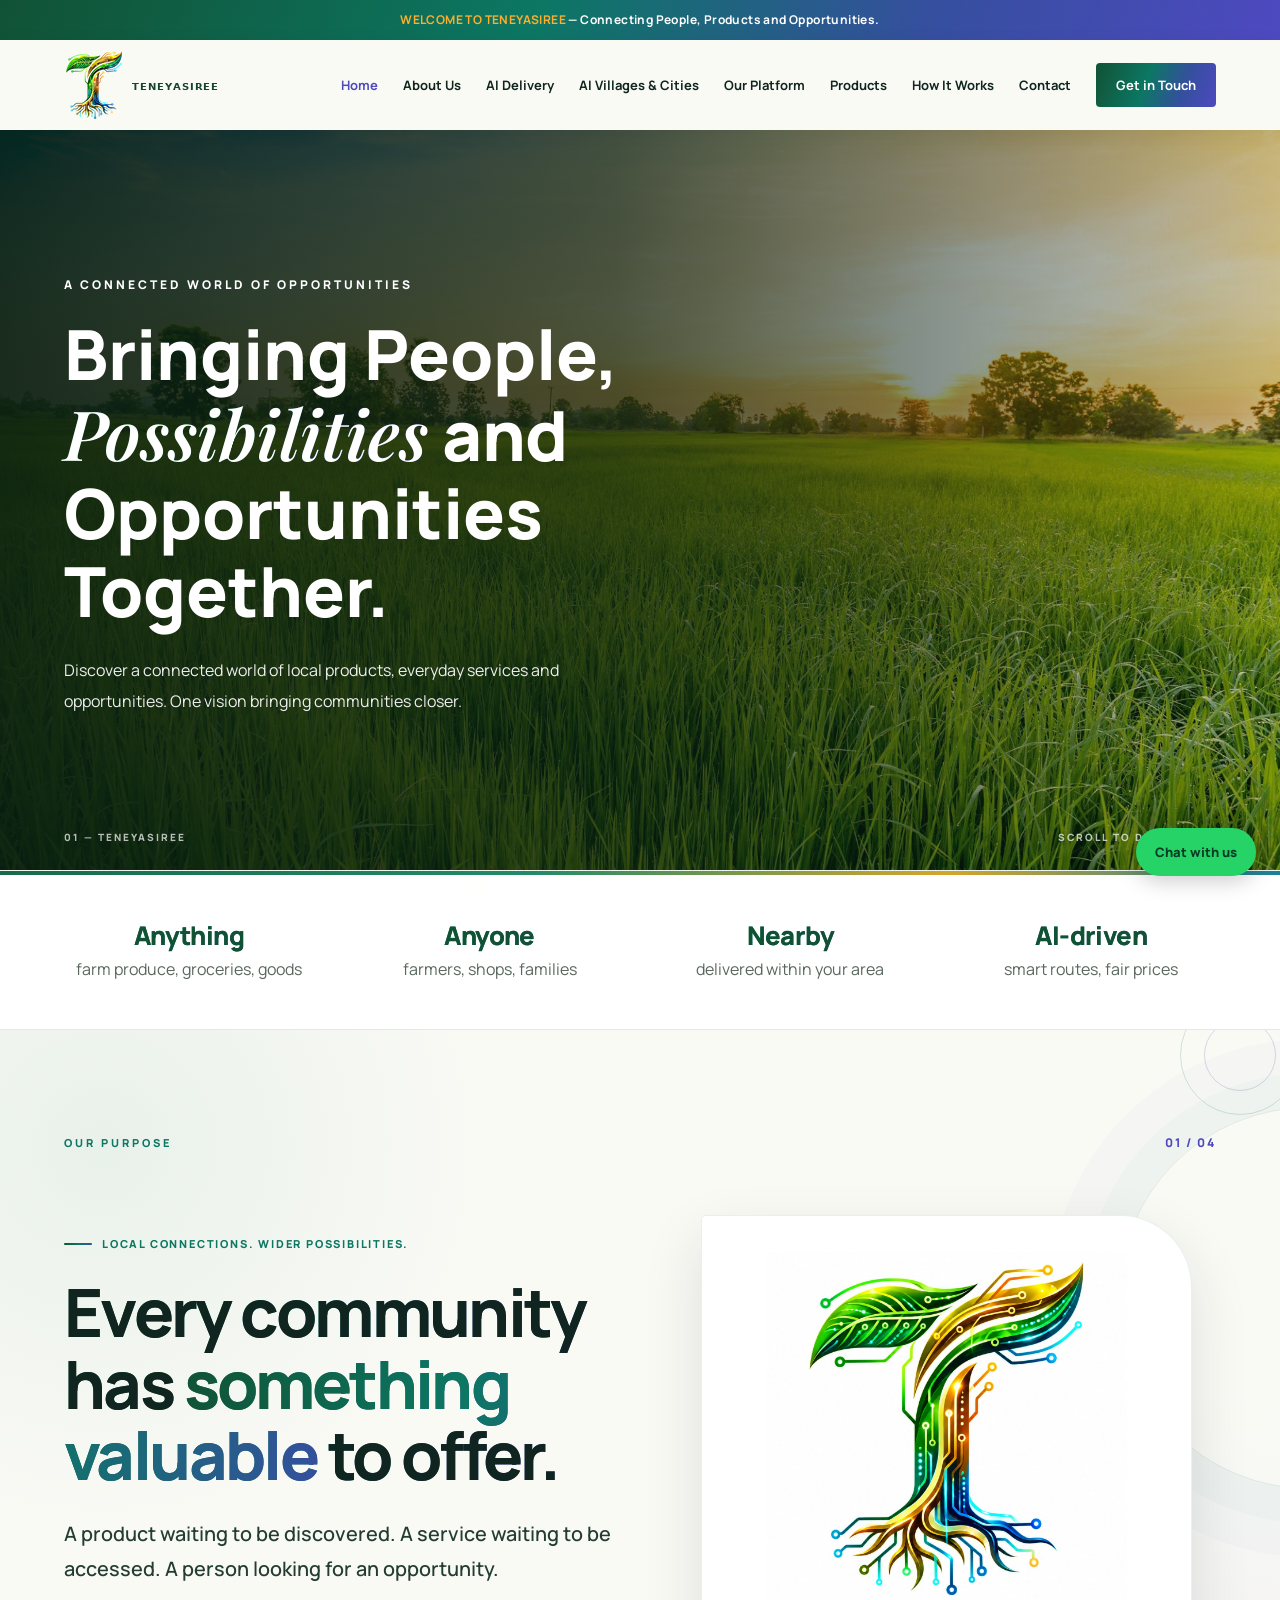
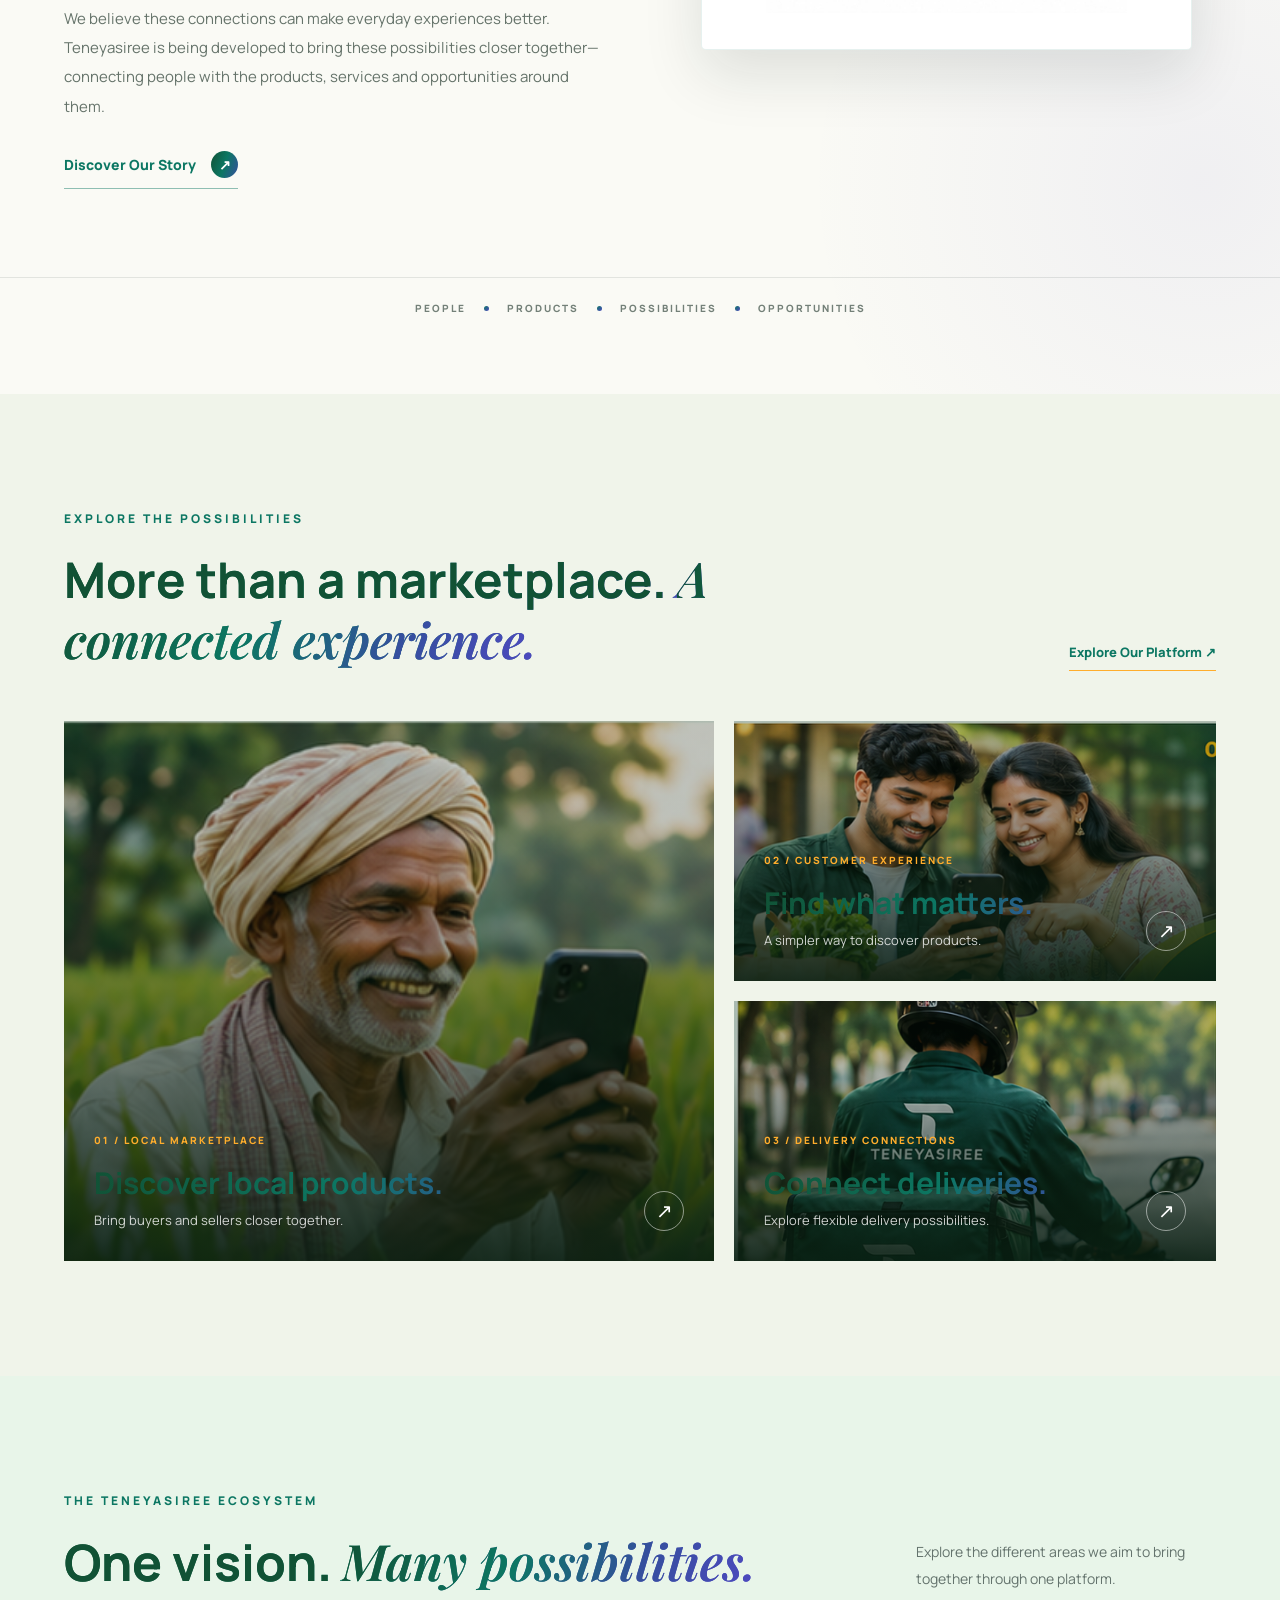
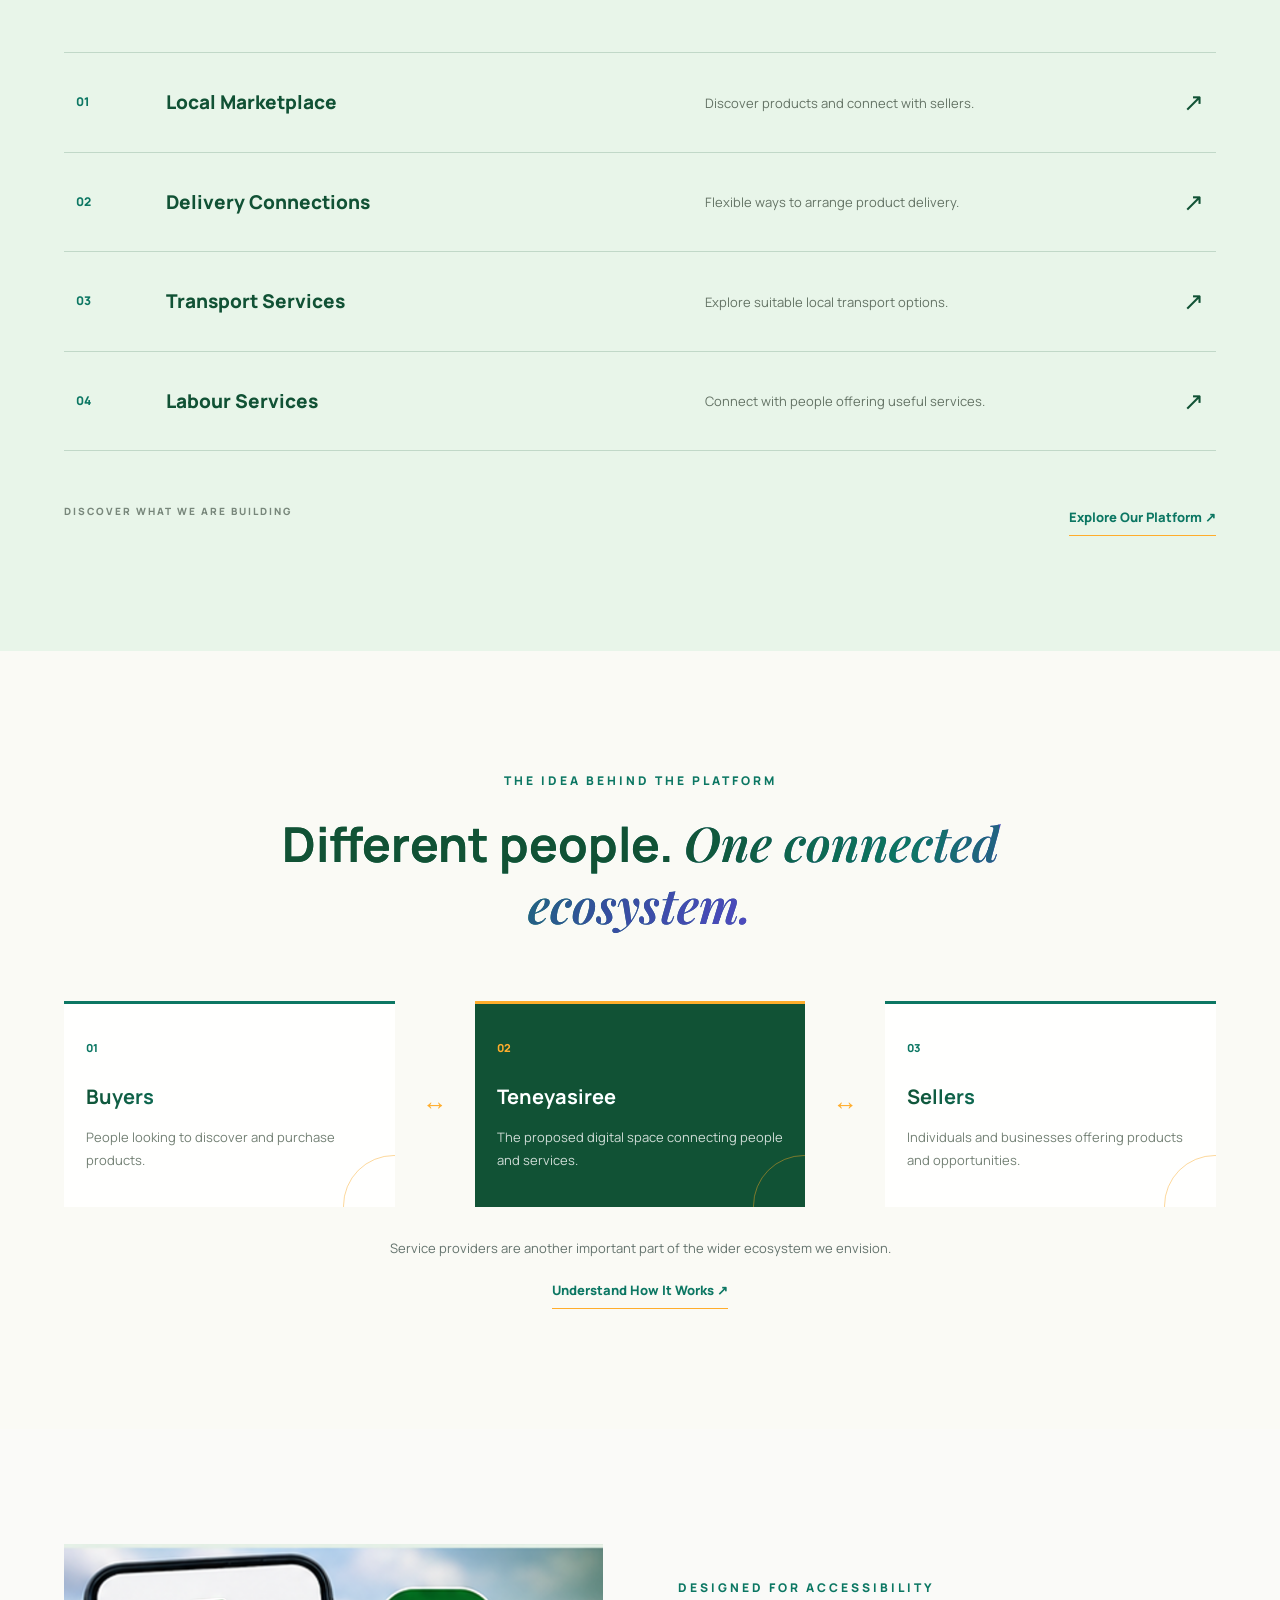
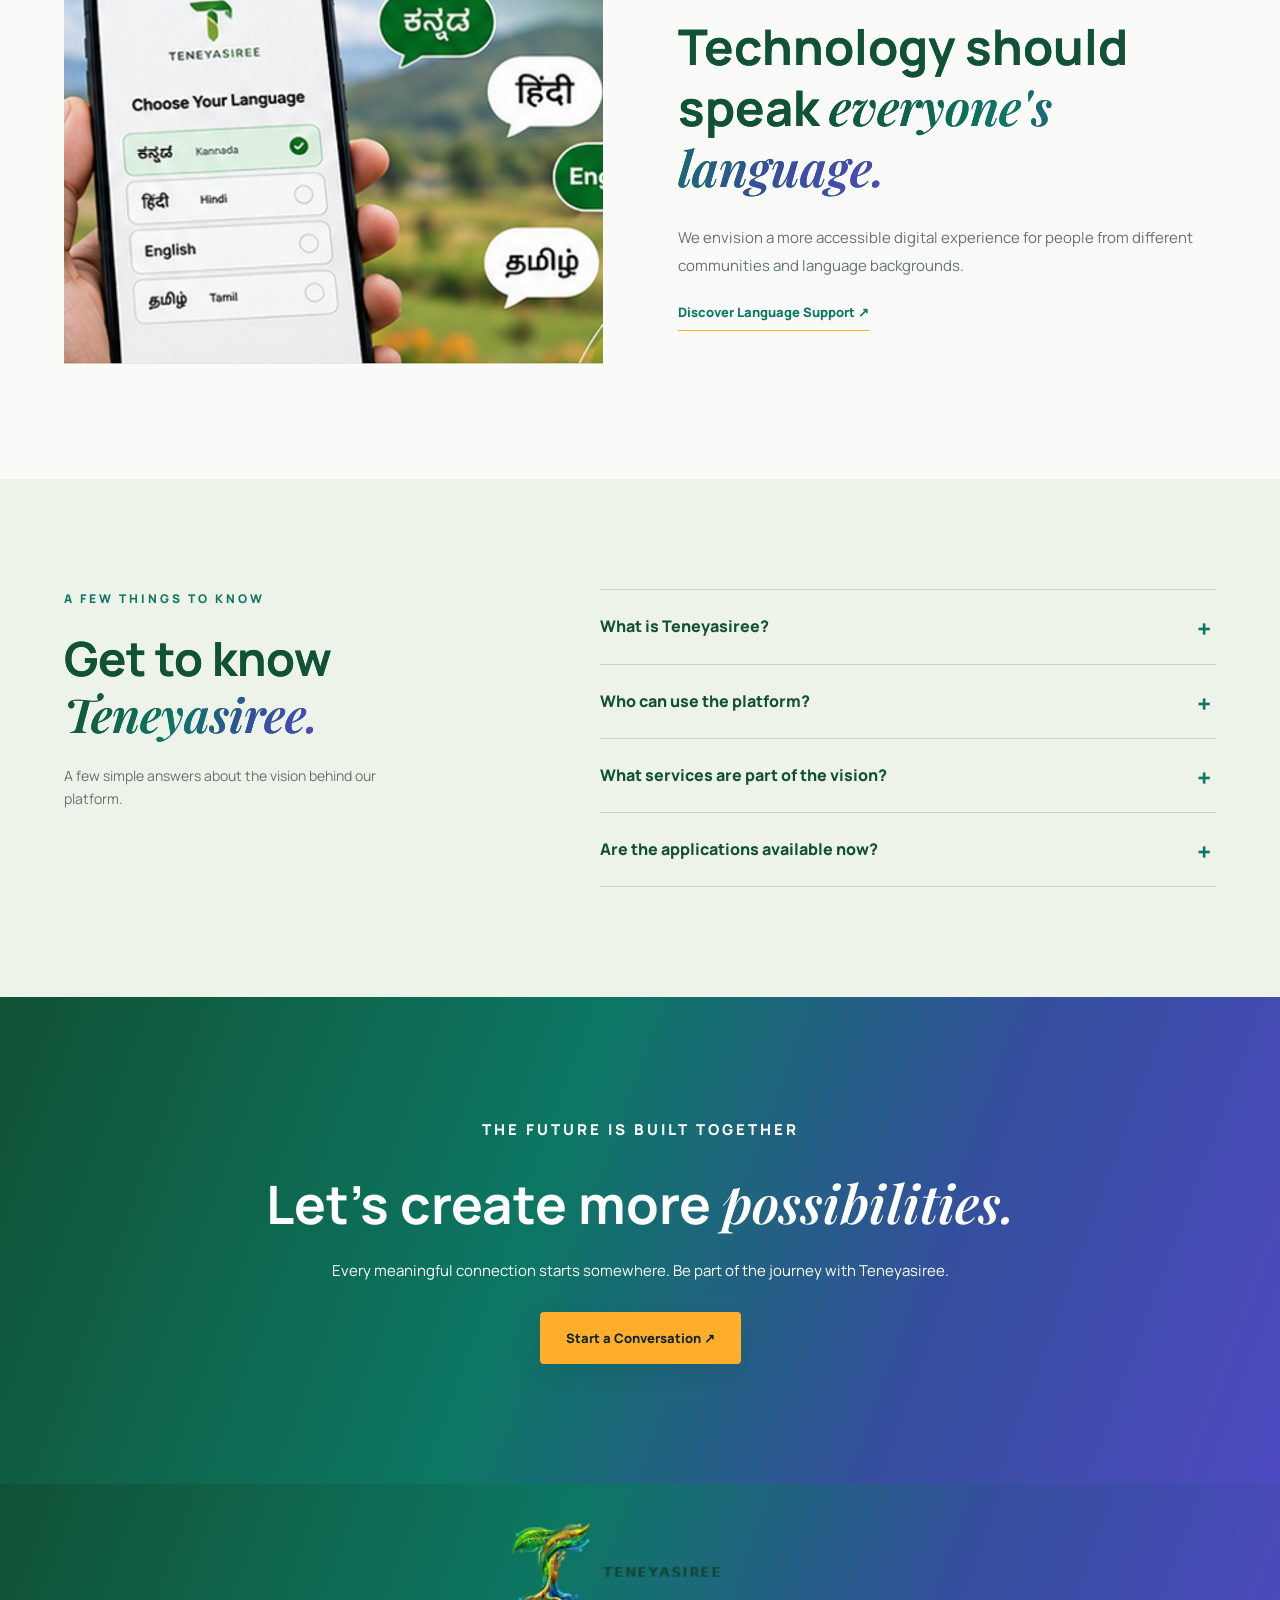
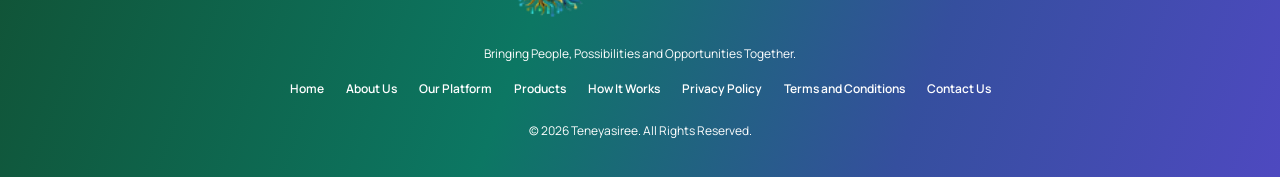
==== index.html @ ee1643b6 "Initial commit - Teneyasiree website" ====
<!DOCTYPE html>
<html lang="en">
<head>
    <meta charset="UTF-8">
    <meta name="viewport" content="width=device-width, initial-scale=1.0">
    <meta name="description" content="Teneyasiree connects people, products, services and opportunities through a connected digital ecosystem.">
    <title>Teneyasiree | A World of Local Opportunities</title>
    <link rel="stylesheet" href="style.css">
</head>

<body>

    <!-- HEADER -->
    <header class="header">
        <div class="container nav-container">
            <a href="index.html" class="logo">
                <img src="assets/images/teneyasiree-logo.png" alt="Teneyasiree Logo">
            </a>

            <nav class="navbar">
                <a href="index.html" class="active">Home</a>
                <a href="about.html">About Us</a>
                <a href="ai-delivery.html">AI Delivery</a>
                <a href="ai-villages-cities.html">AI Villages &amp; Cities</a>
                <a href="platform.html">Our Platform</a>
                <a href="products.html">Products</a>
                <a href="how-it-works.html">How It Works</a>
                <a href="contact.html">Contact</a>
                <a href="contact.html" class="nav-button">Get in Touch</a>
            </nav>
        </div>
    </header>

    <main>

        <!-- HERO SECTION -->
        <section class="home-hero home-hero-new">
            <div class="hero-overlay home-hero-overlay-new">

                <div class="container home-hero-layout">
                    <div class="home-hero-main">

                        <p class="hero-tagline">
                            A CONNECTED WORLD OF OPPORTUNITIES
                        </p>

                        <h1>
                            Bringing People,
                            <span class="editorial">Possibilities</span>
                            and Opportunities Together.
                        </h1>

                        <p class="hero-description">
                            Discover a connected world of local products,
                            everyday services and opportunities.
                            One vision bringing communities closer.
                        </p>

                    </div>
                </div>

                <div class="hero-bottom-note">
                    <span>01 — TENEYASIREE</span>
                    <a href="#discover">SCROLL TO DISCOVER ↓</a>
                </div>

            </div>
        </section>

        <!-- WHAT CONNECTS US -->
        <section class="home-reach-strip" aria-label="What Teneyasiree connects">
            <div class="home-reach-grid">
                <div class="home-reach-item">
                    <h2>Anything</h2>
                    <p>farm produce, groceries, goods</p>
                </div>
                <div class="home-reach-item">
                    <h2>Anyone</h2>
                    <p>farmers, shops, families</p>
                </div>
                <div class="home-reach-item">
                    <h2>Nearby</h2>
                    <p>delivered within your area</p>
                </div>
                <div class="home-reach-item">
                    <h2>AI-driven</h2>
                    <p>smart routes, fair prices</p>
                </div>
            </div>
        </section>

        <!-- OUR PURPOSE — PREMIUM EDITORIAL SECTION -->
        <section class="home-intro home-intro-new editorial-purpose" id="discover">
            <div class="container">

                <div class="purpose-topline">
                    <p class="section-tag">OUR PURPOSE</p>
                    <span class="story-number">01 / 04</span>
                </div>

                <div class="purpose-editorial-grid">
                    <div class="purpose-copy">
                        <p class="purpose-kicker">LOCAL CONNECTIONS. WIDER POSSIBILITIES.</p>

                        <h2>
                            Every community has
                            <span>something valuable</span>
                            to offer.
                        </h2>

                        <p class="purpose-lead">
                            A product waiting to be discovered. A service waiting to be accessed.
                            A person looking for an opportunity.
                        </p>

                        <p class="purpose-description">
                            We believe these connections can make everyday experiences better.
                            Teneyasiree is being developed to bring these possibilities closer
                            together—connecting people with the products, services and opportunities
                            around them.
                        </p>

                        <a href="about.html" class="purpose-story-link">
                            <span>Discover Our Story</span>
                            <span class="purpose-link-arrow" aria-hidden="true">↗</span>
                        </a>
                    </div>

                    <div class="purpose-visual">
                        <div class="purpose-image-main purpose-logo-display">
                            <img src="assets/images/teneyasiree-purpose-logo.png"
                                 alt="Official Teneyasiree company logo">
                        </div>
                        </div>

                        <div class="purpose-orbit purpose-orbit-one" aria-hidden="true"></div>
                        <div class="purpose-orbit purpose-orbit-two" aria-hidden="true"></div>
                    </div>
                </div>

                <div class="purpose-bottom-line">
                    <span>PEOPLE</span>
                    <i aria-hidden="true"></i>
                    <span>PRODUCTS</span>
                    <i aria-hidden="true"></i>
                    <span>POSSIBILITIES</span>
                    <i aria-hidden="true"></i>
                    <span>OPPORTUNITIES</span>
                </div>

            </div>
        </section>

        <!-- VISUAL MARKETPLACE PREVIEW -->
        <section class="home-marketplace">
            <div class="container">

                <div class="home-section-heading">
                    <div>
                        <p class="section-tag">EXPLORE THE POSSIBILITIES</p>
                        <h2>
                            More than a marketplace.
                            <span class="editorial">A connected experience.</span>
                        </h2>
                    </div>

                    <a href="platform.html" class="text-link">
                        Explore Our Platform ↗
                    </a>
                </div>

                <div class="home-market-grid">

                    <a href="platform.html" class="home-market-card market-card-large">
                        <img src="assets/images/farmer-app.png"
                             alt="Farmer using digital technology">

                        <div class="market-card-overlay">
                            <span>01 / LOCAL MARKETPLACE</span>
                            <h3>Discover local products.</h3>
                            <p>Bring buyers and sellers closer together.</p>
                            <span class="market-card-arrow">↗</span>
                        </div>
                    </a>

                    <a href="products.html" class="home-market-card">
                        <img src="assets/images/customer-app.png"
                             alt="Customer exploring products using a smartphone">

                        <div class="market-card-overlay">
                            <span>02 / CUSTOMER EXPERIENCE</span>
                            <h3>Find what matters.</h3>
                            <p>A simpler way to discover products.</p>
                            <span class="market-card-arrow">↗</span>
                        </div>
                    </a>

                    <a href="platform.html" class="home-market-card">
                        <img src="assets/images/delivery-app.png"
                             alt="Delivery partner using a smartphone">

                        <div class="market-card-overlay">
                            <span>03 / DELIVERY CONNECTIONS</span>
                            <h3>Connect deliveries.</h3>
                            <p>Explore flexible delivery possibilities.</p>
                            <span class="market-card-arrow">↗</span>
                        </div>
                    </a>

                </div>
            </div>
        </section>

        <!-- ECOSYSTEM -->
        <section class="ecosystem-section home-ecosystem-new">
            <div class="container">

                <div class="ecosystem-heading">
                    <div>
                        <p class="section-tag">THE TENEYASIREE ECOSYSTEM</p>
                        <h2>
                            One vision.
                            <span class="editorial">Many possibilities.</span>
                        </h2>
                    </div>

                    <p>
                        Explore the different areas we aim
                        to bring together through one platform.
                    </p>
                </div>

                <div class="ecosystem-list">

                    <a href="platform.html" class="ecosystem-item">
                        <span class="ecosystem-number">01</span>
                        <span class="ecosystem-name">Local Marketplace</span>
                        <span class="ecosystem-description">
                            Discover products and connect with sellers.
                        </span>
                        <span class="ecosystem-arrow">↗</span>
                    </a>

                    <a href="platform.html" class="ecosystem-item">
                        <span class="ecosystem-number">02</span>
                        <span class="ecosystem-name">Delivery Connections</span>
                        <span class="ecosystem-description">
                            Flexible ways to arrange product delivery.
                        </span>
                        <span class="ecosystem-arrow">↗</span>
                    </a>

                    <a href="platform.html" class="ecosystem-item">
                        <span class="ecosystem-number">03</span>
                        <span class="ecosystem-name">Transport Services</span>
                        <span class="ecosystem-description">
                            Explore suitable local transport options.
                        </span>
                        <span class="ecosystem-arrow">↗</span>
                    </a>

                    <a href="platform.html" class="ecosystem-item">
                        <span class="ecosystem-number">04</span>
                        <span class="ecosystem-name">Labour Services</span>
                        <span class="ecosystem-description">
                            Connect with people offering useful services.
                        </span>
                        <span class="ecosystem-arrow">↗</span>
                    </a>

                </div>

                <div class="ecosystem-footer">
                    <span>DISCOVER WHAT WE ARE BUILDING</span>
                    <a href="platform.html" class="text-link">
                        Explore Our Platform ↗
                    </a>
                </div>

            </div>
        </section>

        <!-- CONNECTION JOURNEY -->
        <section class="connection-section home-connection-new">
            <div class="container">

                <p class="section-tag">THE IDEA BEHIND THE PLATFORM</p>

                <h2>
                    Different people.
                    <span class="editorial">One connected ecosystem.</span>
                </h2>

                <div class="connection-journey">

                    <div class="connection-person">
                        <span class="connection-index">01</span>
                        <h3>Buyers</h3>
                        <p>People looking to discover and purchase products.</p>
                    </div>

                    <div class="connection-symbol">↔</div>

                    <div class="connection-person connection-featured">
                        <span class="connection-index">02</span>
                        <h3>Teneyasiree</h3>
                        <p>The proposed digital space connecting people and services.</p>
                    </div>

                    <div class="connection-symbol">↔</div>

                    <div class="connection-person">
                        <span class="connection-index">03</span>
                        <h3>Sellers</h3>
                        <p>Individuals and businesses offering products and opportunities.</p>
                    </div>

                </div>

                <p class="journey-note">
                    Service providers are another important part
                    of the wider ecosystem we envision.
                </p>

                <a href="how-it-works.html" class="text-link">
                    Understand How It Works ↗
                </a>

            </div>
        </section>

        <!-- LANGUAGE SUPPORT -->
        <section class="home-language-section">
            <div class="container home-language-layout">

                <div class="home-language-image">
                    <img src="assets/images/language-support.png"
                         alt="People using technology across different languages">
                </div>

                <div class="home-language-content">
                    <p class="section-tag">DESIGNED FOR ACCESSIBILITY</p>

                    <h2>
                        Technology should speak
                        <span class="editorial">everyone's language.</span>
                    </h2>

                    <p>
                        We envision a more accessible digital experience
                        for people from different communities and
                        language backgrounds.
                    </p>

                    <a href="products.html" class="text-link">
                        Discover Language Support ↗
                    </a>
                </div>

            </div>
        </section>

        <!-- FAQ -->
        <section class="home-faq-section">
            <div class="container home-faq-layout">

                <div class="home-faq-heading">
                    <p class="section-tag">A FEW THINGS TO KNOW</p>

                    <h2>
                        Get to know
                        <span class="editorial">Teneyasiree.</span>
                    </h2>

                    <p>
                        A few simple answers about the vision
                        behind our platform.
                    </p>
                </div>

                <div class="home-faq-list">

                    <details class="home-faq-item">
                        <summary>What is Teneyasiree?</summary>
                        <p>
                            Teneyasiree is developing a multi-category
                            digital platform intended to connect
                            buyers, sellers, service providers and
                            local communities.
                        </p>
                    </details>

                    <details class="home-faq-item">
                        <summary>Who can use the platform?</summary>
                        <p>
                            The platform is being designed for people
                            and businesses interested in buying,
                            selling products or accessing services.
                        </p>
                    </details>

                    <details class="home-faq-item">
                        <summary>What services are part of the vision?</summary>
                        <p>
                            The wider vision includes a local marketplace,
                            delivery connections, transport services
                            and labour services.
                        </p>
                    </details>

                    <details class="home-faq-item">
                        <summary>Are the applications available now?</summary>
                        <p>
                            The applications and features described
                            on this website are part of the
                            Teneyasiree development vision.
                            Availability will be announced when
                            the relevant services are launched.
                        </p>
                    </details>

                </div>
            </div>
        </section>

        <!-- FINAL INVITATION -->
        <section class="home-closing home-closing-new">
            <div class="container">

                <p class="section-tag">THE FUTURE IS BUILT TOGETHER</p>

                <h2>
                    Let's create more
                    <span class="editorial">possibilities.</span>
                </h2>

                <p>
                    Every meaningful connection starts somewhere.
                    Be part of the journey with Teneyasiree.
                </p>

                <a href="contact.html" class="primary-button">
                    Start a Conversation ↗
                </a>

            </div>
        </section>

    </main>

    <!-- PREMIUM FOOTER WITH LARGER LOGO -->
    <footer class="footer">

        <div class="container">

            <div style="display:flex; justify-content:center; align-items:center; margin-bottom:22px;">

                <a href="index.html" aria-label="Teneyasiree Home"
                   style="display:inline-flex; justify-content:center;">

                    <img
                        src="assets/images/teneyasiree-logo.png"
                        alt="Teneyasiree Logo"
                        style="display:block; width:260px; max-width:75vw; height:auto; object-fit:contain;"
                    >

                </a>

            </div>

            <p>
                Bringing People, Possibilities and Opportunities Together.
            </p>

            <div class="footer-links">
                <a href="index.html">Home</a>
                <a href="about.html">About Us</a>
                <a href="platform.html">Our Platform</a>
                <a href="products.html">Products</a>
                <a href="how-it-works.html">How It Works</a>
                <a href="privacy.html">Privacy Policy</a>
                <a href="terms.html">Terms and Conditions</a>
                <a href="contact.html">Contact Us</a>
            </div>

            <p style="margin-top:22px; margin-bottom:0;">
                © 2026 Teneyasiree. All Rights Reserved.
            </p>

        </div>

    </footer>

    <script src="script.js"></script>

</body>
</html>
---- style.css ----
@import url('https://fonts.googleapis.com/css2?family=Manrope:wght@400;500;600;700;800&family=Playfair+Display:ital,wght@1,500;1,600;1,700&display=swap');

/* =====================================
   TENEYASIREE DESIGN SYSTEM
===================================== */

:root {
    --deep-green: #115235;
    --primary-green: #0C7763;
    --forest: #183E78;
    --brand-blue: #354F9E;
    --brand-indigo: #4E49C0;
    --brand-gradient: linear-gradient(110deg, #115235 0%, #0C7763 42%, #354F9E 72%, #4E49C0 100%);
    --gold: #FFAD2C;
    --cream: #FAFAF8;
    --dark: #10251F;
    --muted: #64736D;
    --white: #FFFFFF;
    --border: rgba(17, 82, 53, 0.18);
}

* {
    margin: 0;
    padding: 0;
    box-sizing: border-box;
}

html {
    scroll-behavior: smooth;
}

body {
    font-family: 'Manrope', sans-serif;
    color: var(--dark);
    background-color: var(--cream);
    line-height: 1.7;
    background-image: url("assets/images/teneyasiree-watermark.png");
    background-position: center;
    background-repeat: repeat-y;
    background-size: 650px auto;
    background-attachment: fixed;
}

a {
    text-decoration: none;
    color: inherit;
}

img {
    max-width: 100%;
}

.container {
    width: 90%;
    max-width: 1200px;
    margin: auto;
}

.editorial {
    font-family: 'Playfair Display', serif;
    font-style: italic;
    font-weight: 600;
}

/* =====================================
   HEADER
===================================== */

.header {
    position: relative;
    z-index: 100;
    background: rgba(250, 250, 245, 0.97);
    box-shadow: 0 3px 18px rgba(0,0,0,0.05);
}

.nav-container {
    min-height: 90px;
    display: flex;
    align-items: center;
    justify-content: space-between;
    gap: 25px;
}

.logo {
    display: inline-flex;
    align-items: center;
    flex-shrink: 0;
}

.logo img {
    display: block;
    width: 190px;
    max-height: 75px;
    object-fit: contain;
}

.navbar {
    display: flex;
    align-items: center;
    justify-content: flex-end;
    gap: 25px;
}

.navbar a {
    font-size: 13px;
    font-weight: 700;
    color: var(--dark);
    transition: color 0.25s ease;
}

.navbar a:hover,
.navbar a.active {
    color: var(--primary-green);
}

.navbar .nav-button {
    padding: 11px 20px;
    border-radius: 4px;
    background: var(--deep-green);
    color: var(--white);
}

.navbar .nav-button:hover {
    background: var(--gold);
    color: var(--dark);
}

/* =====================================
   COMMON HERO SECTIONS
===================================== */

.home-hero,
.about-hero,
.platform-hero,
.how-hero,
.contact-hero {
    position: relative;
    min-height: 620px;
    display: flex;
    align-items: center;
    background-size: cover;
    background-position: center;
    background-repeat: no-repeat;
    color: var(--white);
}

.home-hero {
    background-image: url("assets/images/home-bg.png");
    min-height: 720px;
}

.about-hero {
    background-image: url("assets/images/about-bg.png");
}

.platform-hero {
    background-image: url("assets/images/platform-bg.png");
}

.how-hero {
    background-image: url("assets/images/how-it-works-bg.png");
}

.contact-hero {
    background-image: url("assets/images/contact-bg.png");
}

.hero-overlay {
    width: 100%;
    min-height: 620px;
    display: flex;
    align-items: center;
    background: linear-gradient(
        90deg,
        rgba(10, 35, 15, 0.84),
        rgba(10, 35, 15, 0.18)
    );
}

.home-hero .hero-overlay {
    min-height: 720px;
}

.hero-content {
    padding-top: 75px;
    padding-bottom: 75px;
}

.hero-tagline,
.section-tag {
    color: var(--gold);
    font-size: 12px;
    font-weight: 800;
    letter-spacing: 3px;
    margin-bottom: 20px;
}

.hero-content h1 {
    max-width: 850px;
    font-size: clamp(42px, 5.5vw, 72px);
    line-height: 1.12;
    font-weight: 800;
    margin-bottom: 25px;
    animation: heroReveal 0.9s ease both;
}

.hero-description {
    max-width: 660px;
    font-size: 16px;
    line-height: 1.9;
    color: rgba(255,255,255,0.92);
    animation: heroReveal 1.2s ease both;
}

@keyframes heroReveal {
    from {
        opacity: 0;
        transform: translateY(22px);
    }
    to {
        opacity: 1;
        transform: translateY(0);
    }
}

.hero-scroll {
    display: flex;
    align-items: center;
    gap: 15px;
    margin-top: 85px;
    color: rgba(255,255,255,0.8);
    font-size: 10px;
    font-weight: 800;
    letter-spacing: 2px;
}

.scroll-line {
    width: 55px;
    height: 1px;
    background: var(--gold);
}

/* =====================================
   HOME INTRODUCTION / STORY
===================================== */

.home-intro {
    padding: 125px 0;
    background: rgba(250,250,245,0.94);
}

.home-story-grid {
    display: grid;
    grid-template-columns: 0.7fr 2fr;
    gap: 75px;
}

.story-label {
    display: flex;
    flex-direction: column;
    align-items: flex-start;
    justify-content: space-between;
}

.story-label .section-tag {
    color: var(--primary-green);
}

.story-number {
    color: #89968B;
    font-size: 12px;
    letter-spacing: 2px;
    font-weight: 800;
}

.story-content h2 {
    max-width: 800px;
    color: var(--deep-green);
    font-size: clamp(32px, 4vw, 51px);
    line-height: 1.2;
    margin-bottom: 28px;
}

.story-content p {
    max-width: 700px;
    color: #59665B;
    font-size: 15px;
    line-height: 2;
    margin-bottom: 18px;
}

/* =====================================
   TEXT LINKS
===================================== */

.text-link {
    display: inline-flex;
    align-items: center;
    gap: 10px;
    margin-top: 20px;
    padding-bottom: 7px;
    color: var(--deep-green);
    border-bottom: 1px solid var(--gold);
    font-size: 13px;
    font-weight: 800;
    transition: 0.3s ease;
}

.text-link span {
    transition: transform 0.3s ease;
}

.text-link:hover {
    color: var(--primary-green);
}

.text-link:hover span {
    transform: translate(4px, -4px);
}

/* =====================================
   ECOSYSTEM SECTION
===================================== */

.ecosystem-section {
    padding: 115px 0;
    background: rgba(232,245,233,0.96);
}

.ecosystem-heading {
    display: flex;
    justify-content: space-between;
    align-items: flex-end;
    gap: 45px;
    margin-bottom: 60px;
}

.ecosystem-heading .section-tag {
    color: var(--primary-green);
}

.ecosystem-heading h2 {
    max-width: 700px;
    color: var(--deep-green);
    font-size: clamp(32px, 4vw, 50px);
    line-height: 1.2;
}

.ecosystem-heading > p {
    max-width: 300px;
    color: var(--muted);
    font-size: 14px;
    line-height: 1.9;
}

.ecosystem-list {
    border-top: 1px solid var(--border);
}

.ecosystem-item {
    display: grid;
    grid-template-columns: 65px 1.2fr 1fr 45px;
    align-items: center;
    gap: 25px;
    padding: 28px 12px;
    border-bottom: 1px solid var(--border);
    transition: background 0.3s ease, padding 0.3s ease;
}

.ecosystem-item:hover {
    padding-left: 24px;
    padding-right: 24px;
    background: rgba(255,255,255,0.65);
}

.ecosystem-number {
    color: var(--primary-green);
    font-size: 12px;
    font-weight: 800;
}

.ecosystem-name {
    color: var(--deep-green);
    font-size: 19px;
    font-weight: 800;
}

.ecosystem-description {
    color: #647365;
    font-size: 13px;
}

.ecosystem-arrow {
    color: var(--deep-green);
    font-size: 25px;
    text-align: right;
    transition: transform 0.3s ease;
}

.ecosystem-item:hover .ecosystem-arrow {
    transform: translate(5px, -5px);
}

.ecosystem-footer {
    display: flex;
    align-items: center;
    justify-content: space-between;
    margin-top: 35px;
}

.ecosystem-footer > span {
    color: #78877B;
    font-size: 10px;
    font-weight: 800;
    letter-spacing: 2px;
}

/* =====================================
   CONNECTION JOURNEY
===================================== */

.connection-section {
    padding: 120px 0;
    background: rgba(250,250,245,0.96);
    text-align: center;
}

.connection-section .section-tag {
    color: var(--primary-green);
}

.connection-section h2 {
    max-width: 750px;
    margin: 0 auto 65px;
    color: var(--deep-green);
    font-size: clamp(32px,4vw,48px);
    line-height: 1.25;
}

.connection-journey {
    display: grid;
    grid-template-columns: 1fr 60px 1fr 60px 1fr;
    align-items: center;
    gap: 10px;
}

.connection-person {
    padding: 35px 22px;
    border-top: 3px solid var(--primary-green);
    background: rgba(255,255,255,0.9);
    text-align: left;
    transition: transform 0.3s ease, box-shadow 0.3s ease;
}

.connection-person:hover {
    transform: translateY(-7px);
    box-shadow: 0 12px 35px rgba(0,0,0,0.08);
}

.connection-featured {
    background: var(--deep-green);
    border-top-color: var(--gold);
    color: var(--white);
}

.connection-index {
    display: block;
    margin-bottom: 22px;
    color: var(--primary-green);
    font-size: 11px;
    font-weight: 800;
}

.connection-featured .connection-index {
    color: var(--gold);
}

.connection-person h3 {
    margin-bottom: 12px;
    font-size: 20px;
}

.connection-featured h3 {
    color: var(--white);
}

.connection-person p {
    color: #738074;
    font-size: 13px;
    line-height: 1.8;
}

.connection-featured p {
    color: rgba(255,255,255,0.8);
}

.connection-symbol {
    color: var(--gold);
    font-size: 25px;
}

.journey-note {
    margin-top: 30px;
    color: var(--muted);
    font-size: 13px;
}

/* =====================================
   CLOSING SECTION
===================================== */

.home-closing,
.about-closing,
.platform-closing,
.how-closing,
.contact-closing {
    padding: 120px 0;
    background: rgba(232,245,233,0.96);
    text-align: center;
}

.home-closing .container,
.about-closing .container,
.platform-closing .container,
.how-closing .container,
.contact-closing .container {
    max-width: 850px;
}

.home-closing .section-tag {
    color: var(--primary-green);
}

.home-closing h2,
.about-closing h2,
.platform-closing h2,
.how-closing h2,
.contact-closing h2 {
    margin-bottom: 22px;
    color: var(--deep-green);
    font-size: clamp(34px,4.5vw,53px);
    line-height: 1.2;
}

.home-closing p,
.about-closing p,
.platform-closing p,
.how-closing p,
.contact-closing p {
    max-width: 700px;
    margin: 0 auto 28px;
    color: #647365;
    font-size: 15px;
}

/* =====================================
   BUTTONS
===================================== */

.primary-button,
.secondary-button {
    display: inline-block;
    padding: 15px 26px;
    border-radius: 4px;
    font-size: 13px;
    font-weight: 800;
    transition: 0.3s ease;
}

.primary-button {
    background: var(--deep-green);
    color: var(--white);
}

.primary-button:hover {
    background: var(--gold);
    color: var(--dark);
    transform: translateY(-3px);
}

.secondary-button {
    border: 2px solid var(--white);
    color: var(--white);
}

.secondary-button:hover {
    background: var(--white);
    color: var(--deep-green);
}

/* =====================================
   OTHER PAGE CONTENT
===================================== */

.about-content,
.platform-content,
.how-content,
.contact-content {
    padding: 90px 0;
    background: rgba(250,250,245,0.96);
    text-align: center;
}

.about-content h2,
.platform-content h2,
.how-content h2,
.contact-content h2 {
    color: var(--deep-green);
    font-size: clamp(30px,4vw,43px);
    line-height: 1.25;
    margin-bottom: 22px;
}

.about-content h3,
.platform-content h3,
.how-content h3,
.contact-content h3 {
    color: var(--deep-green);
    margin-top: 25px;
    margin-bottom: 12px;
}

.about-content p,
.platform-content p,
.how-content p,
.contact-content p {
    font-size: 15px;
    line-height: 1.9;
    margin-bottom: 18px;
}

/* =====================================
   CARDS ON OTHER PAGES
===================================== */

.card-grid,
.platform-grid,
.process-grid,
.contact-grid,
.journey-grid {
    display: grid;
    grid-template-columns: repeat(3,1fr);
    gap: 25px;
    margin-top: 45px;
}

.info-card,
.platform-card,
.process-card,
.contact-card,
.journey-card {
    padding: 30px 25px;
    background: rgba(255,255,255,0.96);
    border-radius: 8px;
    border-bottom: 3px solid var(--primary-green);
    box-shadow: 0 8px 25px rgba(0,0,0,0.05);
    transition: 0.3s ease;
}

.info-card:hover,
.platform-card:hover,
.process-card:hover,
.contact-card:hover,
.journey-card:hover {
    transform: translateY(-6px);
    box-shadow: 0 15px 35px rgba(0,0,0,0.1);
}

.info-card h3,
.platform-card h3,
.process-card h3,
.contact-card h3,
.journey-card h3 {
    margin: 0 0 12px;
    font-size: 19px;
}

.info-card p,
.platform-card p,
.process-card p,
.contact-card p,
.journey-card p {
    font-size: 13px;
}

/* =====================================
   PLATFORM HIGHLIGHTS
===================================== */

.platform-highlights,
.journey-section {
    padding: 90px 0;
    background: rgba(232,245,233,0.96);
    text-align: center;
}

.platform-highlights ul {
    max-width: 750px;
    margin: 30px auto;
    list-style: none;
    text-align: left;
}

.platform-highlights li {
    padding: 13px 15px;
    margin-bottom: 10px;
    background: rgba(255,255,255,0.95);
    border-left: 3px solid var(--gold);
}

/* =====================================
   PROCESS CARDS
===================================== */

.process-grid {
    grid-template-columns: repeat(4,1fr);
}

.process-card {
    text-align: center;
}

.process-card .number {
    width: 48px;
    height: 48px;
    display: flex;
    align-items: center;
    justify-content: center;
    margin: 0 auto 20px;
    border-radius: 50%;
    background: var(--deep-green);
    color: white;
    font-weight: 800;
}

/* =====================================
   CONTACT CARDS
===================================== */

.contact-card {
    text-align: center;
}

.contact-card a {
    color: var(--primary-green);
    font-size: 13px;
    font-weight: 800;
    overflow-wrap: anywhere;
}

/* =====================================
   FOOTER
===================================== */

.footer {
    padding: 35px 0;
    background: var(--deep-green);
    color: var(--white);
    text-align: center;
}

.footer p {
    font-size: 12px;
    margin-bottom: 15px;
}

.footer-links {
    display: flex;
    flex-wrap: wrap;
    justify-content: center;
    gap: 22px;
}

.footer-links a {
    color: rgba(255,255,255,0.85);
    font-size: 12px;
    font-weight: 600;
}

.footer-links a:hover {
    color: var(--gold);
}

/* =====================================
   RESPONSIVE DESIGN
===================================== */

@media(max-width:1000px) {

    .nav-container {
        flex-direction: column;
        padding: 15px 0;
        gap: 15px;
    }

    .navbar {
        justify-content: center;
        flex-wrap: wrap;
        gap: 15px 22px;
    }

    .home-story-grid {
        grid-template-columns: 1fr;
        gap: 25px;
    }

    .story-label {
        flex-direction: row;
    }

    .card-grid,
    .platform-grid,
    .contact-grid,
    .journey-grid {
        grid-template-columns: repeat(2,1fr);
    }

    .process-grid {
        grid-template-columns: repeat(2,1fr);
    }

    .ecosystem-heading {
        align-items: flex-start;
        flex-direction: column;
    }
}

@media(max-width:650px) {

    .container {
        width: 92%;
    }

    .logo img {
        width: 155px;
        max-height: 65px;
    }

    .navbar {
        gap: 12px 16px;
    }

    .navbar a {
        font-size: 11px;
    }

    .home-hero {
        min-height: 600px;
    }

    .home-hero .hero-overlay {
        min-height: 600px;
    }

    .hero-content {
        padding-top: 60px;
        padding-bottom: 60px;
    }

    .hero-content h1 {
        font-size: 39px;
    }

    .hero-description {
        font-size: 14px;
    }

    .hero-scroll {
        margin-top: 55px;
    }

    .home-intro,
    .ecosystem-section,
    .connection-section {
        padding: 75px 0;
    }

    .ecosystem-item {
        grid-template-columns: 35px 1fr 30px;
        gap: 12px;
        padding: 22px 5px;
    }

    .ecosystem-name {
        font-size: 15px;
    }

    .ecosystem-description {
        display: none;
    }

    .ecosystem-arrow {
        font-size: 21px;
    }

    .ecosystem-footer {
        align-items: flex-start;
        flex-direction: column;
        gap: 10px;
    }

    .connection-journey {
        grid-template-columns: 1fr;
        gap: 12px;
    }

    .connection-symbol {
        transform: rotate(90deg);
    }

    .connection-person {
        text-align: center;
    }

    .home-closing,
    .about-closing,
    .platform-closing,
    .how-closing,
    .contact-closing {
        padding: 75px 0;
    }

    .card-grid,
    .platform-grid,
    .process-grid,
    .contact-grid,
    .journey-grid {
        grid-template-columns: 1fr;
    }

    .footer-links {
        gap: 12px;
    }
}

/* REDUCED MOTION ACCESSIBILITY */
@media(prefers-reduced-motion: reduce) {
    *,
    *::before,
    *::after {
        animation-duration: 0.01ms !important;
        transition-duration: 0.01ms !important;
        scroll-behavior: auto !important;
    }
}

/* =====================================
   PREMIUM SMOOTH SCROLL REVEALS
===================================== */

.reveal-element {
    opacity: 0;
    transform: translateY(28px);
    transition:
        opacity 0.85s cubic-bezier(0.22, 1, 0.36, 1),
        transform 0.85s cubic-bezier(0.22, 1, 0.36, 1);
    transition-delay: var(--reveal-delay, 0ms);
}

.reveal-element.reveal-visible {
    opacity: 1;
    transform: translateY(0);
}

/* Smooth image hover */
.home-hero,
.about-hero,
.platform-hero,
.how-hero,
.contact-hero {
    transition: background-position 0.6s ease;
}

/* Smooth ecosystem interactions */
.ecosystem-item {
    transition:
        padding 0.45s cubic-bezier(0.22, 1, 0.36, 1),
        background 0.35s ease;
}

.ecosystem-arrow {
    transition: transform 0.35s ease;
}

/* Smooth card interactions */
.info-card,
.platform-card,
.process-card,
.contact-card,
.journey-card,
.connection-person {
    transition:
        transform 0.4s cubic-bezier(0.22, 1, 0.36, 1),
        box-shadow 0.4s ease;
}

/* Navigation smoothness */
.navbar a,
.text-link,
.primary-button {
    transition: all 0.3s ease;
}

/* Accessibility */
@media (prefers-reduced-motion: reduce) {
    .reveal-element {
        opacity: 1;
        transform: none;
        transition: none;
    }
}

/* =====================================
   TENEYASIREE PRODUCTS PAGE
===================================== */

.products-hero {
    position: relative;
    min-height: 650px;
    display: flex;
    align-items: center;
    color: var(--white);
    background-image: url("assets/images/platform-bg.png");
    background-size: cover;
    background-position: center;
    background-repeat: no-repeat;
}

.products-hero .hero-overlay {
    min-height: 650px;
}

.products-hero-content {
    padding-top: 75px;
    padding-bottom: 75px;
}

.products-hero-content h1 {
    max-width: 850px;
    font-size: clamp(42px, 5.5vw, 72px);
    line-height: 1.12;
    font-weight: 800;
    margin-bottom: 25px;
    animation: heroReveal 0.9s ease both;
}

/* INTRODUCTION */

.products-intro {
    padding: 115px 0;
    background: rgba(250, 250, 245, 0.96);
}

.products-intro-grid {
    display: grid;
    grid-template-columns: 0.7fr 2fr;
    gap: 75px;
}

.products-intro-grid .section-tag,
.products-section-heading .section-tag,
.product-information .section-tag,
.products-connection .section-tag {
    color: var(--primary-green);
}

.products-intro-grid h2,
.products-section-heading h2,
.products-connection h2 {
    color: var(--deep-green);
    font-size: clamp(32px, 4vw, 51px);
    line-height: 1.2;
    margin-bottom: 25px;
}

.products-intro-grid p:not(.section-tag) {
    max-width: 720px;
    color: #59665B;
    font-size: 15px;
    line-height: 2;
    margin-bottom: 17px;
}

/* PRODUCT SHOWCASE */

.products-showcase {
    padding: 115px 0;
    background: rgba(232, 245, 233, 0.97);
}

.products-section-heading {
    max-width: 760px;
    margin-bottom: 65px;
}

.products-section-heading > p:last-child {
    color: var(--muted);
    font-size: 14px;
}

.product-feature {
    display: grid;
    grid-template-columns: 1.05fr 0.95fr;
    align-items: stretch;
    min-height: 340px;
    margin-bottom: 35px;
    overflow: hidden;
    background: rgba(255, 255, 255, 0.96);
    box-shadow: 0 12px 35px rgba(17, 82, 53, 0.08);
    transition:
        transform 0.45s cubic-bezier(0.22, 1, 0.36, 1),
        box-shadow 0.45s ease;
}

.product-feature:hover {
    transform: translateY(-7px);
    box-shadow: 0 22px 45px rgba(17, 82, 53, 0.13);
}

.product-feature:nth-of-type(even) .product-visual {
    order: 2;
}

/* PRODUCT VISUAL PANELS */

.product-visual {
    position: relative;
    display: flex;
    flex-direction: column;
    justify-content: center;
    align-items: flex-start;
    min-height: 340px;
    padding: 45px;
    overflow: hidden;
    color: var(--white);
    background: linear-gradient(
        135deg,
        rgba(17, 82, 53, 0.94),
        rgba(12, 119, 99, 0.76)
    );
}

.product-visual::after {
    content: "";
    position: absolute;
    width: 280px;
    height: 280px;
    right: -75px;
    bottom: -115px;
    border: 1px solid rgba(249, 168, 37, 0.5);
    border-radius: 50%;
    box-shadow:
        0 0 0 28px rgba(249, 168, 37, 0.06),
        0 0 0 58px rgba(249, 168, 37, 0.04);
}

.product-index {
    position: absolute;
    top: 28px;
    left: 35px;
    color: var(--gold);
    font-size: 13px;
    font-weight: 800;
    letter-spacing: 2px;
}

.product-visual-title {
    position: relative;
    z-index: 1;
    font-size: clamp(32px, 4vw, 55px);
    line-height: 1;
    font-weight: 800;
    letter-spacing: 2px;
}

.product-visual-caption {
    position: relative;
    z-index: 1;
    margin-top: 18px;
    color: rgba(255, 255, 255, 0.8);
    font-size: 10px;
    font-weight: 800;
    letter-spacing: 2px;
}

.product-customer .product-visual {
    background: linear-gradient(135deg, #254D3B, #789B64);
}

.product-delivery .product-visual {
    background: linear-gradient(135deg, #183E39, #477C70);
}

.product-language .product-visual {
    background: linear-gradient(135deg, #3B5134, #A58A43);
}

/* PRODUCT INFORMATION */

.product-information {
    display: flex;
    flex-direction: column;
    align-items: flex-start;
    justify-content: center;
    padding: 55px clamp(30px, 5vw, 70px);
}

.product-information h3 {
    margin-bottom: 18px;
    color: var(--deep-green);
    font-size: clamp(27px, 3vw, 36px);
    line-height: 1.2;
}

.product-information > p:not(.section-tag) {
    color: #647365;
    font-size: 14px;
    line-height: 2;
}

.product-status {
    display: inline-block;
    margin-top: 25px;
    padding: 9px 13px;
    border-left: 3px solid var(--gold);
    background: rgba(249, 168, 37, 0.1);
    color: #657164;
    font-size: 11px;
    font-weight: 700;
}

/* CONNECTED ECOSYSTEM */

.products-connection {
    padding: 115px 0;
    background: rgba(250, 250, 245, 0.97);
    text-align: center;
}

.products-connection .container {
    max-width: 850px;
}

.products-connection h2 {
    margin-bottom: 22px;
}

.products-connection p:not(.section-tag) {
    max-width: 700px;
    margin: 0 auto 20px;
    color: #647365;
    font-size: 15px;
    line-height: 1.9;
}

/* TABLET RESPONSIVE */

@media (max-width: 1000px) {

    .products-intro-grid {
        grid-template-columns: 1fr;
        gap: 25px;
    }

    .product-feature {
        grid-template-columns: 1fr 1fr;
    }
}

/* MOBILE RESPONSIVE */

@media (max-width: 650px) {

    .products-hero,
    .products-hero .hero-overlay {
        min-height: 600px;
    }

    .products-hero-content {
        padding-top: 60px;
        padding-bottom: 60px;
    }

    .products-hero-content h1 {
        font-size: 39px;
    }

    .products-intro,
    .products-showcase,
    .products-connection {
        padding: 75px 0;
    }

    .product-feature {
        grid-template-columns: 1fr;
        margin-bottom: 25px;
    }

    .product-feature:nth-of-type(even) .product-visual {
        order: 0;
    }

    .product-visual {
        min-height: 230px;
        padding: 35px;
    }

    .product-information {
        padding: 35px 28px;
    }

    .product-visual-title {
        font-size: 36px;
    }
}

/* ==========================================
   TENEYASIREE HOMEPAGE VISUAL REDESIGN
   ========================================== */

/* GLOBAL OVERFLOW FIX */

html,
body {
    width: 100%;
    max-width: 100%;
    overflow-x: clip;
}

img {
    max-width: 100%;
}

.home-hero *,
.home-marketplace *,
.home-language-section *,
.home-faq-section * {
    min-width: 0;
}

.home-hero .container,
.home-marketplace .container,
.home-language-section .container,
.home-faq-section .container {
    width: min(90%, 1200px);
    max-width: 1200px;
}


/* HERO */

.home-hero-new {
    min-height: 740px;
    background-position: center;
    background-size: cover;
    isolation: isolate;
}

.home-hero-overlay-new {
    position: relative;
    min-height: 740px;
    background:
        linear-gradient(
            90deg,
            rgba(8, 30, 17, 0.92) 0%,
            rgba(8, 30, 17, 0.72) 48%,
            rgba(8, 30, 17, 0.22) 100%
        );
}

.home-hero-layout {
    min-height: 740px;
    display: grid;
    grid-template-columns: 1.5fr 0.8fr;
    align-items: center;
    gap: 65px;
    padding-top: 100px;
    padding-bottom: 110px;
}

.home-hero-main {
    max-width: 760px;
    animation: homeFadeUp 1s ease both;
}

.home-hero-main h1 {
    max-width: 760px;
    color: white;
    font-size: clamp(42px, 5.4vw, 76px);
    font-weight: 800;
    line-height: 1.13;
    overflow-wrap: anywhere;
    margin-bottom: 25px;
}

.home-hero-main h1 .editorial {
    color: var(--gold);
}

.home-hero-main .hero-description {
    max-width: 580px;
}

.home-hero-actions {
    display: flex;
    flex-wrap: wrap;
    align-items: center;
    gap: 28px;
    margin-top: 38px;
}

.home-hero-button {
    display: inline-flex;
    align-items: center;
    gap: 18px;
    padding: 16px 23px;
    background: var(--gold);
    color: var(--dark);
    font-size: 13px;
    font-weight: 800;
    transition: 0.35s ease;
}

.home-hero-button:hover {
    background: white;
    transform: translateY(-4px);
}

.home-hero-button span {
    font-size: 19px;
}

.home-hero-text-link {
    color: white;
    font-size: 13px;
    font-weight: 700;
    border-bottom: 1px solid var(--gold);
    padding-bottom: 7px;
    transition: 0.3s ease;
}

.home-hero-text-link:hover {
    color: var(--gold);
}

.home-hero-side {
    display: flex;
    flex-direction: column;
    align-items: flex-end;
    gap: 25px;
}

.hero-floating-card {
    width: min(100%, 310px);
    padding: 32px;
    color: white;
    background: rgba(250, 250, 245, 0.13);
    border: 1px solid rgba(255, 255, 255, 0.3);
    backdrop-filter: blur(12px);
    animation: homeFloat 5s ease-in-out infinite;
}

.floating-card-number {
    display: block;
    margin-bottom: 25px;
    color: var(--gold);
    font-size: 12px;
    font-weight: 800;
}

.floating-card-label {
    display: block;
    color: rgba(255,255,255,0.7);
    font-size: 10px;
    font-weight: 800;
    letter-spacing: 2px;
}

.hero-floating-card h3 {
    margin: 13px 0;
    font-size: 25px;
    line-height: 1.3;
}

.hero-floating-card p {
    color: rgba(255,255,255,0.78);
    font-size: 12px;
    line-height: 1.8;
}

.hero-side-caption {
    display: flex;
    align-items: center;
    gap: 12px;
    color: white;
    font-size: 10px;
    font-weight: 800;
    letter-spacing: 2px;
}

.hero-side-line {
    width: 35px;
    height: 1px;
    background: var(--gold);
}

.hero-bottom-note {
    position: absolute;
    left: 5%;
    right: 5%;
    bottom: 24px;
    display: flex;
    justify-content: space-between;
    color: rgba(255,255,255,0.7);
    font-size: 10px;
    font-weight: 800;
    letter-spacing: 2px;
}

.hero-bottom-note a {
    transition: color 0.3s ease;
}

.hero-bottom-note a:hover {
    color: var(--gold);
}


/* INTRODUCTION */

.home-intro-new {
    position: relative;
    overflow: hidden;
}

.home-intro-new .story-content {
    min-width: 0;
}

.home-intro-new .story-content h2 {
    max-width: 760px;
    overflow-wrap: anywhere;
}


/* MARKETPLACE PREVIEW */

.home-marketplace {
    padding: 115px 0;
    background: #F0F4EA;
}

.home-section-heading {
    display: flex;
    align-items: flex-end;
    justify-content: space-between;
    gap: 30px;
    margin-bottom: 50px;
}

.home-section-heading h2 {
    max-width: 700px;
    color: var(--deep-green);
    font-size: clamp(32px, 4vw, 49px);
    line-height: 1.2;
}

.home-section-heading .section-tag {
    color: var(--primary-green);
}

.home-section-heading .text-link {
    flex-shrink: 0;
}

.home-market-grid {
    display: grid;
    grid-template-columns: 1.35fr 1fr;
    grid-template-rows: repeat(2, 260px);
    gap: 20px;
}

.home-market-card {
    position: relative;
    display: block;
    min-height: 250px;
    overflow: hidden;
    background: var(--forest);
    isolation: isolate;
}

.market-card-large {
    grid-row: span 2;
}

.home-market-card img {
    position: absolute;
    inset: 0;
    z-index: -2;
    width: 100%;
    height: 100%;
    object-fit: cover;
    transition: transform 0.8s cubic-bezier(0.22, 1, 0.36, 1);
}

.home-market-card::after {
    content: "";
    position: absolute;
    inset: 0;
    z-index: -1;
    background: linear-gradient(
        0deg,
        rgba(8, 30, 17, 0.92) 0%,
        rgba(8, 30, 17, 0.25) 75%
    );
    transition: background 0.4s ease;
}

.home-market-card:hover img {
    transform: scale(1.08);
}

.home-market-card:hover::after {
    background: linear-gradient(
        0deg,
        rgba(8, 30, 17, 0.96) 0%,
        rgba(8, 30, 17, 0.38) 100%
    );
}

.market-card-overlay {
    position: absolute;
    left: 30px;
    right: 30px;
    bottom: 30px;
    color: white;
}

.market-card-overlay > span:first-child {
    color: var(--gold);
    font-size: 10px;
    font-weight: 800;
    letter-spacing: 2px;
}

.market-card-overlay h3 {
    margin: 12px 0 7px;
    font-size: clamp(21px, 2.4vw, 30px);
    line-height: 1.25;
}

.market-card-overlay p {
    color: rgba(255,255,255,0.8);
    font-size: 13px;
}

.market-card-arrow {
    position: absolute;
    right: 0;
    bottom: 0;
    width: 40px;
    height: 40px;
    display: grid;
    place-items: center;
    border: 1px solid rgba(255,255,255,0.5);
    border-radius: 50%;
    font-size: 20px;
    transition: 0.35s ease;
}

.home-market-card:hover .market-card-arrow {
    color: var(--dark);
    background: var(--gold);
    border-color: var(--gold);
    transform: rotate(45deg);
}


/* ECOSYSTEM REFINEMENTS */

.home-ecosystem-new {
    position: relative;
}

.home-ecosystem-new .ecosystem-item {
    min-width: 0;
}

.home-ecosystem-new .ecosystem-name,
.home-ecosystem-new .ecosystem-description {
    overflow-wrap: anywhere;
}

.home-ecosystem-new .ecosystem-item:hover {
    padding-left: 22px;
}


/* CONNECTION JOURNEY */

.home-connection-new .connection-person {
    position: relative;
    overflow: hidden;
}

.home-connection-new .connection-person::after {
    content: "";
    position: absolute;
    width: 100px;
    height: 100px;
    right: -50px;
    bottom: -50px;
    border: 1px solid rgba(249,168,37,0.45);
    border-radius: 50%;
    transition: transform 0.5s ease;
}

.home-connection-new .connection-person:hover::after {
    transform: scale(1.7);
}


/* LANGUAGE SECTION */

.home-language-section {
    padding: 115px 0;
    background: var(--cream);
}

.home-language-layout {
    display: grid;
    grid-template-columns: 1fr 1fr;
    align-items: center;
    gap: 75px;
}

.home-language-image {
    position: relative;
    min-height: 420px;
    overflow: hidden;
    background: var(--forest);
}

.home-language-image img {
    position: absolute;
    inset: 0;
    width: 100%;
    height: 100%;
    object-fit: cover;
    transition: transform 0.8s ease;
}

.home-language-image:hover img {
    transform: scale(1.06);
}

.home-language-content {
    min-width: 0;
}

.home-language-content .section-tag {
    color: var(--primary-green);
}

.home-language-content h2 {
    margin-bottom: 25px;
    color: var(--deep-green);
    font-size: clamp(32px, 4vw, 49px);
    line-height: 1.2;
    overflow-wrap: anywhere;
}

.home-language-content > p:not(.section-tag) {
    color: var(--muted);
    font-size: 15px;
    line-height: 1.9;
}


/* FAQ */

.home-faq-section {
    padding: 110px 0;
    background: #EDF3E9;
}

.home-faq-layout {
    display: grid;
    grid-template-columns: 0.85fr 1.15fr;
    gap: 80px;
}

.home-faq-heading .section-tag {
    color: var(--primary-green);
}

.home-faq-heading h2 {
    color: var(--deep-green);
    font-size: clamp(32px, 4vw, 47px);
    line-height: 1.2;
}

.home-faq-heading > p:last-child {
    max-width: 350px;
    margin-top: 20px;
    color: var(--muted);
    font-size: 14px;
}

.home-faq-list {
    border-top: 1px solid var(--border);
}

.home-faq-item {
    padding: 23px 0;
    border-bottom: 1px solid var(--border);
}

.home-faq-item summary {
    position: relative;
    padding-right: 35px;
    color: var(--deep-green);
    font-size: 16px;
    font-weight: 800;
    cursor: pointer;
    list-style: none;
}

.home-faq-item summary::-webkit-details-marker {
    display: none;
}

.home-faq-item summary::after {
    content: "+";
    position: absolute;
    right: 5px;
    top: -5px;
    color: var(--primary-green);
    font-size: 25px;
    transition: transform 0.3s ease;
}

.home-faq-item[open] summary::after {
    content: "−";
    transform: rotate(180deg);
}

.home-faq-item p {
    max-width: 600px;
    padding-top: 15px;
    color: var(--muted);
    font-size: 14px;
    line-height: 1.9;
    animation: homeFadeUp 0.35s ease both;
}


/* CLOSING */

.home-closing-new {
    position: relative;
    overflow: hidden;
    background:
        radial-gradient(
            circle at 10% 10%,
            rgba(249,168,37,0.13),
            transparent 30%
        ),
        linear-gradient(135deg, #E8F5E9, #F8F7ED);
}

.home-closing-new .container {
    position: relative;
    z-index: 1;
}

.home-closing-new .primary-button {
    box-shadow: 0 10px 25px rgba(18,63,50,0.14);
}


/* ANIMATIONS */

@keyframes homeFadeUp {
    from {
        opacity: 0;
        transform: translateY(25px);
    }

    to {
        opacity: 1;
        transform: translateY(0);
    }
}

@keyframes homeFloat {
    0%, 100% {
        transform: translateY(0);
    }

    50% {
        transform: translateY(-12px);
    }
}


/* TABLET */

@media (max-width: 1000px) {

    .home-hero-layout {
        grid-template-columns: 1fr 0.7fr;
        gap: 30px;
    }

    .home-market-grid {
        grid-template-rows: repeat(2, 230px);
    }

    .home-language-layout,
    .home-faq-layout {
        gap: 40px;
    }
}


/* MOBILE */

@media (max-width: 650px) {

    .home-hero-new,
    .home-hero-overlay-new {
        min-height: 720px;
    }

    .home-hero-layout {
        min-height: 720px;
        display: flex;
        flex-direction: column;
        align-items: flex-start;
        justify-content: center;
        gap: 35px;
        padding-top: 75px;
        padding-bottom: 90px;
    }

    .home-hero-main h1 {
        font-size: clamp(39px, 10vw, 52px);
    }

    .home-hero-side {
        width: 100%;
        align-items: flex-start;
    }

    .hero-floating-card {
        width: 100%;
        max-width: 360px;
        padding: 22px;
    }

    .hero-bottom-note {
        font-size: 8px;
        letter-spacing: 1px;
    }

    .home-hero-actions {
        gap: 18px;
    }

    .home-section-heading {
        align-items: flex-start;
        flex-direction: column;
        gap: 12px;
    }

    .home-marketplace,
    .home-language-section,
    .home-faq-section {
        padding: 75px 0;
    }

    .home-market-grid {
        grid-template-columns: 1fr;
        grid-template-rows: repeat(3, 300px);
    }

    .market-card-large {
        grid-row: auto;
    }

    .home-language-layout,
    .home-faq-layout {
        grid-template-columns: 1fr;
        gap: 35px;
    }

    .home-language-image {
        min-height: 290px;
    }

    .market-card-overlay {
        left: 20px;
        right: 20px;
        bottom: 22px;
    }

    .home-faq-item summary {
        font-size: 14px;
    }

    .home-intro-new .story-content h2 {
        font-size: 34px;
    }

    .home-hero-main .hero-description {
        font-size: 14px;
    }
}


/* REDUCED MOTION */

@media (prefers-reduced-motion: reduce) {

    .home-hero-main,
    .hero-floating-card,
    .home-faq-item p {
        animation: none !important;
    }

    .home-market-card img,
    .home-language-image img,
    .home-connection-new .connection-person::after {
        transition: none !important;
    }
}


/* =====================================
   AI DELIVERY — CONNECTED ROUTES
   ===================================== */
.ai-delivery-page {
    min-height: 100vh;
    background: #fafaf5;
}
.ai-delivery-section {
    padding: clamp(64px, 8vw, 108px) 0 90px;
    background:
        radial-gradient(ellipse at 8% 0%, rgba(232,245,233,.72), transparent 42%),
        #fafaf5;
}
.ai-delivery-heading {
    max-width: 850px;
    margin: 0 auto 48px;
    text-align: center;
}
.ai-delivery-kicker {
    margin-bottom: 17px;
    color: var(--primary-green);
    font-size: 10px;
    font-weight: 800;
    letter-spacing: 2.6px;
}
.ai-delivery-heading h1 {
    margin: 0 0 18px;
    color: var(--deep-green);
    font-size: clamp(34px, 5vw, 58px);
    line-height: 1.12;
    letter-spacing: -1.5px;
}
.ai-delivery-heading h1 span {
    color: var(--primary-green);
    font-family: 'Cormorant Garamond', Georgia, serif;
    font-style: italic;
    font-weight: 600;
}
.ai-delivery-heading > p:last-child {
    color: #59665b;
    font-size: clamp(15px, 2vw, 19px);
    line-height: 1.7;
}
.ai-delivery-grid {
    display: grid;
    grid-template-columns: repeat(2, minmax(0, 1fr));
    gap: 20px;
}
.ai-route-card {
    position: relative;
    min-height: 176px;
    padding: 30px 32px 28px;
    overflow: hidden;
    border: 1px solid rgba(18,63,50,.10);
    border-radius: 18px;
    background: rgba(255,255,255,.88);
    box-shadow: 0 8px 26px rgba(22,52,38,.045);
    transition: transform .28s ease, box-shadow .28s ease, border-color .28s ease;
}
.ai-route-card::after {
    content: "";
    position: absolute;
    left: 0;
    top: 0;
    width: 3px;
    height: 0;
    background: var(--primary-green);
    transition: height .28s ease;
}
.ai-route-card:hover {
    transform: translateY(-5px);
    border-color: rgba(18,63,50,.22);
    box-shadow: 0 16px 34px rgba(22,52,38,.09);
}
.ai-route-card:hover::after { height: 100%; }
.ai-route-index {
    display: block;
    margin-bottom: 13px;
    color: #9aa79c;
    font-size: 10px;
    font-weight: 800;
    letter-spacing: 1.8px;
}
.ai-route-card h2 {
    margin: 0 0 10px;
    color: var(--deep-green);
    font-size: clamp(19px, 2.1vw, 23px);
    font-weight: 800;
}
.ai-route-card h2 b {
    color: var(--primary-green);
    font-weight: 700;
}
.ai-route-card p {
    max-width: 510px;
    margin: 0;
    color: #59665b;
    font-size: 15px;
    line-height: 1.8;
}
.ai-delivery-note {
    display: flex;
    align-items: center;
    justify-content: center;
    gap: 14px;
    margin: 34px auto 0;
    padding: 19px 24px;
    max-width: 760px;
    border-radius: 14px;
    background: #e8f5e9;
    color: var(--deep-green);
    text-align: left;
}
.ai-note-mark {
    display: grid;
    place-items: center;
    flex: 0 0 34px;
    width: 34px;
    height: 34px;
    border-radius: 50%;
    background: var(--deep-green);
    color: white;
    font-size: 17px;
}
.ai-delivery-note p {
    margin: 0;
    color: #53665a;
    font-size: 13px;
    line-height: 1.7;
}
.ai-delivery-note strong { color: var(--deep-green); }
@media (max-width: 700px) {
    .ai-delivery-section { padding-top: 55px; }
    .ai-delivery-grid { grid-template-columns: 1fr; gap: 14px; }
    .ai-route-card { min-height: auto; padding: 25px 24px; }
    .ai-delivery-note { align-items: flex-start; padding: 17px; }
}

/* =====================================
   AI VILLAGES & CITIES
===================================== */
.ai-communities-page {
    min-height: 100vh;
    background: #fff;
}
.ai-communities-section {
    padding: clamp(58px, 7vw, 92px) 0 84px;
    background: radial-gradient(ellipse at 8% 0%, rgba(238,240,255,.48), transparent 42%), #fff;
}
.ai-communities-heading {
    max-width: 100%;
    margin: 0 auto 42px;
}
.ai-communities-kicker {
    margin: 0 0 14px;
    color: #0C7763;
    font-size: 10px;
    font-weight: 800;
    letter-spacing: 2.4px;
}
.ai-communities-heading h1 {
    max-width: 980px;
    margin: 0 0 18px;
    color: #167b70;
    font-size: clamp(32px, 4.5vw, 48px);
    line-height: 1.28;
    letter-spacing: -.9px;
}
.ai-communities-heading h1 span {
    background: linear-gradient(100deg, #167f70 0%, #355cae 48%, #6338dc 100%);
    -webkit-background-clip: text;
    background-clip: text;
    color: transparent;
}
.ai-communities-heading > p:last-child {
    max-width: 900px;
    margin: 0;
    color: #50545c;
    font-size: clamp(16px, 2vw, 21px);
    line-height: 1.75;
}
.ai-community-grid {
    display: grid;
    grid-template-columns: repeat(2, minmax(0, 1fr));
    gap: 22px 26px;
}
.ai-community-card {
    position: relative;
    min-height: 205px;
    padding: 32px 30px 28px;
    overflow: hidden;
    border: 1px solid #e8e8f0;
    border-radius: 22px;
    background: #f7f7fb;
    box-shadow: 0 8px 24px rgba(39, 37, 88, .035);
    transition: transform .25s ease, box-shadow .25s ease, border-color .25s ease;
}
.ai-community-card::before {
    content: "";
    position: absolute;
    top: 0;
    left: 0;
    right: 0;
    height: 5px;
    background: linear-gradient(90deg, #116b4c, #087c78 38%, #5840df 100%);
}
.ai-community-card:hover {
    transform: translateY(-5px);
    border-color: #d8d8eb;
    box-shadow: 0 18px 38px rgba(49, 42, 115, .10);
}
.ai-community-index {
    display: block;
    margin-bottom: 13px;
    color: #9294a4;
    font-size: 9px;
    font-weight: 800;
    letter-spacing: 1.8px;
}
.ai-community-card h2 {
    display: flex;
    align-items: center;
    flex-wrap: wrap;
    gap: 9px;
    margin: 0 0 14px;
    color: #4E49C0;
    font-size: clamp(20px, 2.2vw, 25px);
    line-height: 1.3;
    font-weight: 800;
}
.ai-community-card p {
    max-width: 440px;
    margin: 0;
    color: #41434b;
    font-size: clamp(16px, 1.8vw, 20px);
    line-height: 1.72;
}
.coming-soon {
    display: inline-flex;
    align-items: center;
    padding: 5px 12px;
    border-radius: 30px;
    background: #ffad25;
    color: #332000;
    font-size: 12px;
    line-height: 1.2;
    font-weight: 800;
}
.ai-communities-footnote {
    display: flex;
    align-items: center;
    gap: 14px;
    margin-top: 30px;
    padding: 20px 24px;
    border: 1px solid #e8e8f0;
    border-radius: 16px;
    background: #fff;
    color: #565866;
}
.ai-communities-footnote > span {
    color: #4E49C0;
    font-size: 25px;
}
.ai-communities-footnote p {
    margin: 0;
    font-size: 14px;
    line-height: 1.7;
}
.ai-communities-footnote strong { color: #0C7763; }
@media (max-width: 700px) {
    .ai-community-grid { grid-template-columns: 1fr; gap: 16px; }
    .ai-community-card { min-height: 0; padding: 27px 24px 25px; }
    .ai-communities-heading { margin-bottom: 30px; }
    .ai-communities-footnote { align-items: flex-start; padding: 17px; }
}


/* =====================================
   AI VILLAGES & CITIES — MATCHED TO TENEYASIREE DESIGN SYSTEM
   Uses the site's existing Manrope typography, cream canvas,
   forest-green palette and restrained gold accents.
===================================== */
.ai-communities-page {
    min-height: 100vh;
    background: var(--cream);
}
.ai-communities-section {
    padding: clamp(68px, 8vw, 112px) 0 96px;
    background: rgba(250, 250, 245, 0.94);
}
.ai-communities-heading {
    max-width: 900px;
    margin: 0 0 52px;
}
.ai-communities-kicker {
    margin: 0 0 18px;
    color: var(--primary-green);
    font-size: 11px;
    font-weight: 800;
    letter-spacing: 2.5px;
}
.ai-communities-heading h1 {
    max-width: 900px;
    margin: 0 0 22px;
    color: var(--deep-green);
    font-family: 'Manrope', sans-serif;
    font-size: clamp(34px, 4.5vw, 54px);
    font-weight: 800;
    line-height: 1.16;
    letter-spacing: -1.6px;
}
.ai-communities-heading h1 span {
    background: none;
    color: var(--primary-green);
    -webkit-text-fill-color: currentColor;
}
.ai-communities-heading > p:last-child {
    max-width: 760px;
    margin: 0;
    color: #59665b;
    font-size: clamp(15px, 1.7vw, 18px);
    line-height: 1.9;
}
.ai-community-grid {
    display: grid;
    grid-template-columns: repeat(2, minmax(0, 1fr));
    gap: 18px 22px;
}
.ai-community-card {
    position: relative;
    min-height: 190px;
    padding: 30px 32px 28px;
    overflow: hidden;
    border: 1px solid var(--border);
    border-radius: 8px;
    background: rgba(255, 255, 255, 0.88);
    box-shadow: 0 8px 24px rgba(18, 63, 50, 0.045);
    transition: transform .28s ease, box-shadow .28s ease, border-color .28s ease;
}
.ai-community-card::before {
    content: '';
    position: absolute;
    top: 0; left: 0; bottom: 0;
    width: 3px;
    background: var(--primary-green);
    transform: scaleY(0);
    transform-origin: bottom;
    transition: transform .28s ease;
}
.ai-community-card:hover {
    transform: translateY(-4px);
    border-color: rgba(46, 125, 50, .32);
    box-shadow: 0 15px 32px rgba(18, 63, 50, .09);
}
.ai-community-card:hover::before { transform: scaleY(1); }
.ai-community-index {
    display: block;
    margin: 0 0 14px;
    color: #89968b;
    font-size: 10px;
    font-weight: 800;
    letter-spacing: 1.8px;
}
.ai-community-card h2 {
    margin: 0 0 12px;
    color: var(--deep-green);
    font-size: clamp(18px, 2vw, 22px);
    font-weight: 800;
    line-height: 1.35;
}
.ai-community-card p {
    margin: 0;
    max-width: 520px;
    color: #59665b;
    font-size: 14px;
    line-height: 1.9;
}
.coming-soon {
    display: inline-flex;
    align-items: center;
    margin-left: 7px;
    padding: 4px 10px;
    border-radius: 3px;
    background: rgba(249, 168, 37, .18);
    color: #8a5a00;
    font-size: 10px;
    line-height: 1.4;
    font-weight: 800;
    letter-spacing: .5px;
    text-transform: uppercase;
    vertical-align: middle;
}
.ai-communities-footnote {
    display: flex;
    align-items: center;
    gap: 16px;
    margin-top: 34px;
    padding: 21px 24px;
    border: 1px solid var(--border);
    border-left: 3px solid var(--gold);
    border-radius: 6px;
    background: rgba(232, 245, 233, .62);
    color: #59665b;
}
.ai-communities-footnote > span {
    color: var(--primary-green);
    font-size: 23px;
}
.ai-communities-footnote p {
    margin: 0;
    font-size: 13px;
    line-height: 1.8;
}
.ai-communities-footnote strong { color: var(--deep-green); }
@media (max-width: 760px) {
    .ai-communities-section { padding: 58px 0 70px; }
    .ai-communities-heading { margin-bottom: 34px; }
    .ai-community-grid { grid-template-columns: 1fr; gap: 15px; }
    .ai-community-card { min-height: 0; padding: 25px 24px; }
    .ai-communities-footnote { align-items: flex-start; padding: 17px; }
}


/* About page highlights: restrained, editorial strip matching the existing brand */
.about-highlights {
    position: relative;
    padding: 38px 0 42px;
    background: #fff;
    border-bottom: 1px solid rgba(30, 70, 42, .08);
}
.about-highlights-grid {
    display: grid;
    grid-template-columns: repeat(4, minmax(0, 1fr));
    align-items: stretch;
}
.about-highlight {
    position: relative;
    padding: 10px 22px 12px;
    text-align: center;
}
.about-highlight + .about-highlight {
    border-left: 1px solid rgba(30, 70, 42, .12);
}
.about-highlight h2 {
    margin: 0 0 8px;
    color: var(--deep-green);
    font-size: clamp(21px, 2vw, 28px);
    line-height: 1.2;
    letter-spacing: -.45px;
}
.about-highlight p {
    max-width: 270px;
    margin: 0 auto;
    color: var(--muted);
    font-size: 15px;
    line-height: 1.65;
}

/* =====================================
   BELIEFS + TECHNOLOGY ADDITIONS
   Scoped additions that preserve the existing Teneyasiree design system.
===================================== */
.beliefs-section {
    padding: 78px 0 88px;
    background: rgba(250, 250, 245, .96);
}
.beliefs-section .section-tag { margin-bottom: 10px; }
.beliefs-section h2 {
    margin: 0 0 30px;
    color: var(--deep-green);
    font-size: clamp(30px, 4vw, 42px);
    line-height: 1.25;
}
.beliefs-grid {
    display: grid;
    grid-template-columns: repeat(3, minmax(0, 1fr));
    gap: 24px;
}
.belief-card {
    min-height: 205px;
    padding: 30px 28px;
    border: 1px solid var(--border);
    border-bottom: 3px solid var(--primary-green);
    border-radius: 8px;
    background: rgba(255,255,255,.96);
    box-shadow: 0 8px 25px rgba(0,0,0,.045);
    transition: transform .25s ease, box-shadow .25s ease;
}
.belief-card:hover { transform: translateY(-5px); box-shadow: 0 15px 30px rgba(0,0,0,.08); }
.belief-card h3 { margin: 0 0 14px; color: var(--deep-green); font-size: 21px; line-height: 1.4; }
.belief-card p { margin: 0; color: var(--muted); font-size: 15px; line-height: 1.85; }
.technology-section {
    padding: 76px 0 90px;
    background: rgba(250,250,245,.97);
}
.technology-heading { max-width: 900px; margin-bottom: 48px; }
.technology-heading h1 {
    margin: 0 0 18px;
    color: var(--deep-green);
    font-size: clamp(32px, 4.2vw, 48px);
    line-height: 1.2;
    letter-spacing: -.8px;
}
.technology-heading > p:last-child { max-width: 900px; color: var(--muted); font-size: 17px; line-height: 1.9; }
.technology-subheading { display: flex; align-items: center; gap: 14px; margin: 0 0 22px; }
.technology-subheading h2 { color: var(--dark); font-size: 23px; line-height: 1.35; }
.tech-status { display: inline-flex; align-items: center; padding: 5px 13px; border-radius: 20px; color: white; font-size: 11px; font-weight: 800; letter-spacing: .4px; }
.tech-live { background: var(--deep-green); }
.tech-next { background: var(--gold); color: #382600; }
.technology-grid { display: grid; gap: 20px; }
.technology-live-grid { grid-template-columns: repeat(4, minmax(0, 1fr)); }
.technology-roadmap-grid { grid-template-columns: repeat(4, minmax(0, 1fr)); }
.technology-card {
    position: relative;
    min-height: 265px;
    padding: 25px 24px 26px;
    overflow: hidden;
    border: 1px solid var(--border);
    border-radius: 8px;
    border-top: 3px solid var(--primary-green);
    background: rgba(255,255,255,.97);
    box-shadow: 0 8px 25px rgba(0,0,0,.045);
    transition: transform .25s ease, box-shadow .25s ease;
}
.technology-card:hover { transform: translateY(-5px); box-shadow: 0 15px 30px rgba(0,0,0,.085); }
.technology-icon {
    display: inline-flex;
    align-items: center;
    justify-content: center;
    width: 38px;
    height: 30px;
    margin-bottom: 15px;
    border-radius: 7px;
    background: rgba(24, 103, 65, .08);
    color: var(--deep-green);
    font-size: 11px;
    font-weight: 800;
    letter-spacing: .8px;
    line-height: 1;
}
.technology-card h3 { margin: 0 0 12px; color: var(--deep-green); font-size: 19px; line-height: 1.5; }
.technology-card p { margin: 0; color: var(--muted); font-size: 14px; line-height: 1.85; }
.roadmap-heading { margin-top: 48px; }
@media (max-width: 900px) {
    .about-highlights-grid { grid-template-columns: repeat(2, minmax(0, 1fr)); }
    .about-highlight:nth-child(3) { border-left: 0; }
    .about-highlight:nth-child(n+3) { border-top: 1px solid rgba(30, 70, 42, .12); padding-top: 22px; }
}
@media (max-width: 520px) {
    .about-highlights { padding: 24px 0 26px; }
    .about-highlight { padding: 12px 10px; }
    .about-highlight h2 { font-size: 21px; }
    .about-highlight p { font-size: 13px; line-height: 1.55; }
}
@media (max-width: 1000px) {
    .technology-live-grid, .technology-roadmap-grid { grid-template-columns: repeat(2, minmax(0, 1fr)); }
}
@media (max-width: 760px) {
    .beliefs-section, .technology-section { padding: 58px 0 68px; }
    .beliefs-grid, .technology-live-grid, .technology-roadmap-grid { grid-template-columns: 1fr; }
    .belief-card, .technology-card { min-height: 0; }
    .technology-heading { margin-bottom: 36px; }
    .technology-subheading { flex-wrap: wrap; }
}


/* HOME REACH STRIP — positioned between the hero and purpose story */
.home-reach-strip {
    position: relative;
    background: rgba(255, 255, 255, 0.96);
    border-top: 1px solid rgba(27, 94, 32, 0.08);
    border-bottom: 1px solid rgba(27, 94, 32, 0.12);
    isolation: isolate;
}

.home-reach-strip::before {
    content: "";
    position: absolute;
    top: 0;
    left: 0;
    right: 0;
    height: 4px;
    background: linear-gradient(90deg, #176b4b 0%, #238b67 42%, #d6a52b 74%, #197f9b 100%);
}

.home-reach-grid {
    width: min(94%, 1500px);
    margin: 0 auto;
    min-height: 158px;
    display: grid;
    grid-template-columns: repeat(4, minmax(0, 1fr));
    align-items: center;
}

.home-reach-item {
    min-width: 0;
    padding: 25px 18px 23px;
    text-align: center;
}

.home-reach-item h2 {
    margin: 0 0 5px;
    color: var(--deep-green);
    font-size: clamp(21px, 2vw, 29px);
    font-weight: 800;
    line-height: 1.25;
    letter-spacing: -0.6px;
}

.home-reach-item p {
    margin: 0;
    color: #59675d;
    font-size: clamp(13px, 1.25vw, 17px);
    line-height: 1.6;
}

@media (max-width: 760px) {
    .home-reach-grid {
        grid-template-columns: repeat(2, minmax(0, 1fr));
        min-height: auto;
        padding: 12px 0;
    }

    .home-reach-item {
        padding: 18px 10px;
    }

    .home-reach-item:nth-child(odd) {
        border-right: 1px solid rgba(27, 94, 32, 0.10);
    }

    .home-reach-item:nth-child(-n+2) {
        border-bottom: 1px solid rgba(27, 94, 32, 0.10);
    }
}

@media (max-width: 380px) {
    .home-reach-item h2 { font-size: 20px; }
    .home-reach-item p { font-size: 12px; }
}


/* ==========================================================
   TENEYASIREE APP-ALIGNED BRAND THEME — EXTENDED TEXT EDITION
   Green → Teal → Blue → Indigo
   Amber is reserved for high-visibility action accents.
   This layer changes colours only; existing layouts,
   images, typography sizes and interactions are retained.
========================================================== */

:root {
    --brand-green: #115235;
    --brand-teal: #0C7763;
    --brand-blue: #354F9E;
    --brand-indigo: #4E49C0;
    --brand-gradient: linear-gradient(
        110deg,
        #115235 0%,
        #0C7763 42%,
        #354F9E 72%,
        #4E49C0 100%
    );
    --brand-gradient-soft: linear-gradient(
        110deg,
        rgba(17, 82, 53, 0.10),
        rgba(12, 119, 99, 0.09),
        rgba(53, 79, 158, 0.08),
        rgba(78, 73, 192, 0.07)
    );
    --brand-text: #164D48;
    --brand-ink: #10251F;
    --brand-amber: #FFAD2C;
}

/* Main page text uses a deep green-teal ink for a consistent identity
   while keeping long paragraphs comfortable to read. */
body {
    color: var(--brand-ink);
}

/* Strong brand gradient across major headings on light backgrounds. */
h1,
h2,
h3,
h4,
.section-heading,
.products-section-heading h2,
.products-intro h2,
.about-content h2,
.platform-content h2,
.how-content h2,
.contact-content h2,
.journey-section h2,
.platform-highlights h2 {
    background: var(--brand-gradient);
    -webkit-background-clip: text;
    background-clip: text;
    color: transparent;
}

/* Keep hero text white so it remains readable over photographs. */
.home-hero h1,
.about-hero h1,
.platform-hero h1,
.how-hero h1,
.contact-hero h1,
.products-hero h1,
.hero-content h1,
.products-hero-content h1,
.hero-content h2,
.hero-content p,
.products-hero-content p,
.hero-tagline {
    color: #FFFFFF;
    background: none;
    -webkit-text-fill-color: #FFFFFF;
}

/* Editorial phrases become a richer blue-indigo part of the brand. */
.editorial {
    background: var(--brand-gradient);
    -webkit-background-clip: text;
    background-clip: text;
    color: transparent;
}

/* Supporting paragraphs and descriptive copy use a readable teal-green. */
p,
li,
.info-card p,
.platform-card p,
.process-card p,
.journey-card p,
.contact-card p,
.product-information p {
    color: var(--brand-text);
}

/* Small section labels use the full brand gradient. */
.section-tag,
.story-number,
.product-status,
.product-index {
    color: var(--brand-teal);
}

/* Navigation links: gradient-active state, dark-green resting state. */
.navbar a {
    color: var(--brand-ink);
}
.navbar a:hover,
.navbar a.active {
    color: var(--brand-indigo);
}
.navbar .nav-button {
    background: var(--brand-gradient);
    color: #FFFFFF;
}
.navbar .nav-button:hover {
    background: var(--brand-amber);
    color: var(--brand-ink);
}

/* Primary buttons use the warm amber from the supplied app reference. */
.primary-button {
    background: var(--brand-amber);
    color: var(--brand-ink);
    border-color: var(--brand-amber);
}
.primary-button:hover {
    background: #FFFFFF;
    color: var(--brand-green);
    border-color: #FFFFFF;
}

/* Secondary and text links use the blue/teal brand family. */
.secondary-button {
    border-color: rgba(255, 255, 255, 0.92);
}
.text-link,
.contact-card a,
.footer-links a:hover {
    color: var(--brand-teal);
}
.text-link:hover,
.contact-card a:hover {
    color: var(--brand-indigo);
}

/* Cards gain subtle tinted surfaces instead of unrelated flat colours. */
.info-card,
.platform-card,
.process-card,
.journey-card,
.contact-card,
.product-information {
    background-image: linear-gradient(
        145deg,
        rgba(17, 82, 53, 0.055),
        rgba(12, 119, 99, 0.045),
        rgba(53, 79, 158, 0.035)
    );
    border-color: rgba(17, 82, 53, 0.18);
}

/* Number markers and decorative accents follow the brand gradient. */
.number,
.story-number {
    color: var(--brand-indigo);
}
.number {
    border-color: rgba(53, 79, 158, 0.28);
}

/* Highlighted closing/connection sections carry the app's full gradient. */
.home-closing,
.about-closing,
.platform-closing,
.how-closing,
.contact-closing,
.products-connection {
    background: var(--brand-gradient);
}

/* Text inside gradient sections remains white for contrast. */
.home-closing h1,
.home-closing h2,
.home-closing h3,
.home-closing p,
.about-closing h1,
.about-closing h2,
.about-closing h3,
.about-closing p,
.platform-closing h1,
.platform-closing h2,
.platform-closing h3,
.platform-closing p,
.how-closing h1,
.how-closing h2,
.how-closing h3,
.how-closing p,
.contact-closing h1,
.contact-closing h2,
.contact-closing h3,
.contact-closing p,
.products-connection h1,
.products-connection h2,
.products-connection h3,
.products-connection p {
    color: #FFFFFF;
    background: none;
    -webkit-text-fill-color: #FFFFFF;
}

/* Footer: brand gradient surface, white text and links. */
.footer {
    background: var(--brand-gradient);
}
.footer p,
.footer a,
.footer .footer-links a {
    color: #FFFFFF;
}
.footer-links a:hover {
    color: var(--brand-amber);
}

/* Form controls and keyboard focus use the brand palette. */
input:focus,
textarea:focus,
select:focus {
    border-color: var(--brand-teal);
    box-shadow: 0 0 0 3px rgba(12, 119, 99, 0.14);
}
a:focus-visible,
button:focus-visible {
    outline: 3px solid var(--brand-amber);
    outline-offset: 3px;
}

/* Avoid gradient text becoming invisible in forced-colour accessibility modes. */
@media (forced-colors: active) {
    h1, h2, h3, h4, .editorial,
    .section-tag, .story-number {
        color: CanvasText;
        background: none;
        -webkit-text-fill-color: CanvasText;
    }
}


/* AI VILLAGES & CITIES — INDIA MAP HERO */
.ai-map-hero {
    position: relative;
    min-height: clamp(490px, 43vw, 650px);
    color: #fff;
    background: #063b43 url("assets/images/india-karnataka-map-bg.png") center 48% / cover no-repeat;
    isolation: isolate;
}
.ai-map-hero::before {
    content: "";
    position: absolute;
    inset: 0;
    z-index: -1;
    background: linear-gradient(90deg, rgba(0, 43, 36, .34) 0%, rgba(0, 49, 55, .20) 48%, rgba(0, 24, 57, .04) 100%);
}
.ai-map-hero-overlay { min-height: inherit; display: flex; align-items: center; }
.ai-map-hero-inner {
    position: relative;
    width: min(92%, 1480px);
    min-height: inherit;
    margin: 0 auto;
    display: flex;
    align-items: center;
}
.ai-map-copy { width: min(56%, 760px); padding: 58px 0 48px; text-shadow: 0 2px 18px rgba(0,0,0,.24); }
.ai-map-kicker {
    display: inline-flex; align-items: center; gap: 10px;
    margin: 0 0 24px; padding: 10px 19px;
    border: 1px solid rgba(92,255,75,.9); border-radius: 28px;
    background: rgba(0,54,34,.72); color: #fff;
    font-size: 14px; font-weight: 800; letter-spacing: .8px;
}
.ai-map-pin { color: #8cff32; font-size: 17px; }
.ai-map-copy h1 {
    max-width: 760px; margin: 0 0 20px;
    color: #fff; background: none; -webkit-text-fill-color: #fff;
    font-size: clamp(36px, 4.1vw, 64px); font-weight: 850;
    line-height: 1.12; letter-spacing: -1.7px;
}
.ai-map-copy h1 span { color: #8cff32; -webkit-text-fill-color: #8cff32; }
.ai-map-description { max-width: 690px; margin: 0; color: #fff; font-size: clamp(16px, 1.65vw, 23px); line-height: 1.55; }
.ai-map-benefits { display: flex; align-items: stretch; gap: 0; margin-top: 38px; max-width: 650px; }
.ai-map-benefit { flex: 1; display: flex; flex-direction: column; align-items: center; gap: 8px; padding: 0 17px; text-align: center; }
.ai-map-benefit:first-child { padding-left: 0; }
.ai-map-benefit + .ai-map-benefit { border-left: 1px solid rgba(255,255,255,.6); }
.ai-map-benefit > span { color: #8cff32; font-size: 33px; line-height: 1; }
.ai-map-benefit strong { color: #fff; font-size: 15px; line-height: 1.35; }
.ai-map-location-label { position: absolute; left: 54%; bottom: 23%; display: flex; flex-direction: column; padding: 10px 16px; border: 1px solid #8cff32; border-radius: 12px; background: rgba(0,39,47,.84); color: #fff; text-align: center; box-shadow: 0 0 20px rgba(140,255,50,.22); }
.ai-map-location-label strong { font-size: 15px; }
.ai-map-location-label span { font-size: 11px; }
.ai-community-types { padding: 46px 0 54px; background: #fff; }
.ai-community-types-grid { display: grid; grid-template-columns: repeat(3,minmax(0,1fr)); gap: 22px; }
.ai-type-card { min-height: 190px; display: flex; align-items: flex-start; gap: 19px; padding: 28px 25px; border: 1px solid; border-radius: 23px; }
.ai-type-village { background: linear-gradient(135deg,#effaf2,#e4f7ec); border-color: #a9e8c2; }
.ai-type-town { background: linear-gradient(135deg,#f0f7ff,#e4f0ff); border-color: #a8ceff; }
.ai-type-city { background: linear-gradient(135deg,#f7f2ff,#eee8ff); border-color: #c9b4ff; }
.ai-type-icon { flex: 0 0 58px; width: 58px; height: 58px; display: grid; place-items: center; border-radius: 50%; background: rgba(255,255,255,.7); font-size: 35px; font-weight: 800; }
.ai-type-village .ai-type-icon, .ai-type-village h2 { color: #116b38; }
.ai-type-town .ai-type-icon, .ai-type-town h2 { color: #1558a7; }
.ai-type-city .ai-type-icon, .ai-type-city h2 { color: #5330ba; }
.ai-type-card h2 { margin: 5px 0 12px; font-size: clamp(21px,2vw,28px); font-weight: 850; }
.ai-type-card p { margin: 0; color: #152b31; font-size: 15px; line-height: 1.65; }
.ai-communities-section { padding-top: 65px; }
@media (max-width: 900px) {
    .ai-map-hero { min-height: 570px; background-position: 58% center; }
    .ai-map-copy { width: 66%; }
    .ai-map-location-label { left: 59%; bottom: 17%; }
    .ai-community-types-grid { grid-template-columns: 1fr; gap: 15px; }
    .ai-type-card { min-height: 0; }
}
@media (max-width: 600px) {
    .ai-map-hero { min-height: 650px; background-position: 62% center; }
    .ai-map-hero::before { background: linear-gradient(90deg,rgba(0,43,36,.82),rgba(0,35,55,.54)); }
    .ai-map-hero-inner { width: 88%; align-items: flex-start; }
    .ai-map-copy { width: 100%; padding: 52px 0 190px; }
    .ai-map-copy h1 { font-size: clamp(34px,10vw,46px); }
    .ai-map-description { font-size: 16px; }
    .ai-map-benefits { margin-top: 26px; }
    .ai-map-benefit { padding: 0 8px; }
    .ai-map-benefit strong { font-size: 12px; }
    .ai-map-benefit > span { font-size: 26px; }
    .ai-map-location-label { left: auto; right: 2%; bottom: 5%; }
    .ai-community-types { padding: 28px 0 38px; }
    .ai-type-card { padding: 22px 19px; gap: 14px; border-radius: 17px; }
    .ai-type-icon { flex-basis: 48px; width: 48px; height: 48px; font-size: 29px; }
}


/* =====================================
   HOME — PREMIUM EDITORIAL OUR PURPOSE
===================================== */

.editorial-purpose {
    position: relative;
    isolation: isolate;
    overflow: hidden;
    padding: clamp(76px, 8vw, 118px) 0 clamp(48px, 6vw, 78px);
    background:
        radial-gradient(circle at 8% 12%, rgba(12,119,99,0.07), transparent 27%),
        radial-gradient(circle at 94% 78%, rgba(78,73,192,0.06), transparent 28%),
        #FAFAF5;
}

.editorial-purpose::before {
    content: "";
    position: absolute;
    z-index: -1;
    width: 380px;
    height: 380px;
    top: 8%;
    right: -220px;
    border: 1px solid rgba(12,119,99,0.12);
    border-radius: 50%;
    box-shadow:
        0 0 0 34px rgba(12,119,99,0.025),
        0 0 0 68px rgba(53,79,158,0.025);
    pointer-events: none;
}

.purpose-topline {
    display: flex;
    align-items: center;
    justify-content: space-between;
    gap: 20px;
    margin-bottom: clamp(34px, 5vw, 62px);
}

.purpose-topline .section-tag {
    margin: 0;
    color: #0C7763;
    font-size: 11px;
    font-weight: 800;
    letter-spacing: 3px;
}

.purpose-topline .story-number {
    color: #4E49C0;
    font-size: 12px;
    letter-spacing: 2px;
    font-weight: 800;
}

.purpose-editorial-grid {
    display: grid;
    grid-template-columns: minmax(0, 1.03fr) minmax(340px, 0.97fr);
    align-items: center;
    gap: clamp(42px, 7vw, 104px);
}

.purpose-copy {
    position: relative;
    z-index: 1;
    max-width: 660px;
    animation: purposeRiseIn 750ms ease both;
}

.purpose-kicker {
    display: inline-flex;
    align-items: center;
    gap: 10px;
    margin: 0 0 22px;
    color: #0C7763;
    font-size: 11px;
    font-weight: 800;
    letter-spacing: 1.8px;
}

.purpose-kicker::before {
    content: "";
    width: 28px;
    height: 2px;
    border-radius: 5px;
    background: linear-gradient(90deg, #115235, #0C7763, #354F9E);
}

.purpose-copy h2 {
    max-width: 680px;
    margin: 0 0 26px;
    color: #10251F;
    font-size: clamp(38px, 5.2vw, 68px);
    font-weight: 750;
    letter-spacing: -2.6px;
    line-height: 1.08;
}

.purpose-copy h2 span {
    display: inline;
    color: #0C7763;
    background: linear-gradient(100deg, #115235 0%, #0C7763 48%, #354F9E 100%);
    -webkit-background-clip: text;
    background-clip: text;
    -webkit-text-fill-color: transparent;
}

.purpose-lead {
    max-width: 590px;
    margin: 0 0 17px;
    color: #243D32;
    font-size: clamp(17px, 1.55vw, 20px);
    font-weight: 550;
    line-height: 1.75;
}

.purpose-description {
    max-width: 590px;
    margin: 0 0 30px;
    color: #65736A;
    font-size: 15px;
    line-height: 1.95;
}

.purpose-story-link {
    display: inline-flex;
    align-items: center;
    gap: 15px;
    padding: 0 0 10px;
    border-bottom: 1px solid rgba(12,119,99,0.45);
    color: #0C7763;
    font-size: 14px;
    font-weight: 800;
    text-decoration: none;
    transition: gap 220ms ease, color 220ms ease, border-color 220ms ease;
}

.purpose-story-link:hover {
    gap: 22px;
    color: #354F9E;
    border-color: #354F9E;
}

.purpose-link-arrow {
    display: inline-grid;
    place-items: center;
    width: 27px;
    height: 27px;
    border-radius: 50%;
    color: #fff;
    background: linear-gradient(110deg, #115235, #0C7763, #354F9E);
    transition: transform 220ms ease;
}

.purpose-story-link:hover .purpose-link-arrow {
    transform: translate(3px, -3px);
}

.purpose-visual {
    position: relative;
    min-height: 430px;
    padding: 0 24px 38px 0;
    animation: purposeRiseIn 850ms 100ms ease both;
}

.purpose-image-main {
    position: relative;
    width: 100%;
    height: clamp(330px, 34vw, 450px);
    overflow: hidden;
    border-radius: 5px 72px 5px 5px;
    background: #DCE9DE;
    box-shadow: 0 24px 60px rgba(16,37,31,0.14);
}

.purpose-image-main::after {
    content: "";
    position: absolute;
    inset: 35% 0 0;
    background: linear-gradient(180deg, transparent 0%, rgba(9,43,31,0.66) 100%);
    pointer-events: none;
}

.purpose-image-main img {
    display: block;
    width: 100%;
    height: 100%;
    object-fit: cover;
    object-position: center;
    transition: transform 700ms cubic-bezier(.2,.7,.2,1);
}

.purpose-visual:hover .purpose-image-main img {
    transform: scale(1.045);
}

.purpose-image-caption {
    position: absolute;
    z-index: 1;
    left: 25px;
    right: 20px;
    bottom: 23px;
    display: flex;
    align-items: center;
    gap: 10px;
    color: #fff;
    font-size: 12px;
    font-weight: 700;
    letter-spacing: 0.3px;
}

.purpose-caption-dot {
    width: 8px;
    height: 8px;
    flex: 0 0 8px;
    border-radius: 50%;
    background: #FFAD2C;
    box-shadow: 0 0 0 5px rgba(255,173,44,0.2);
}

.purpose-image-note {
    position: absolute;
    z-index: 2;
    right: 0;
    bottom: 0;
    display: flex;
    align-items: flex-start;
    gap: 15px;
    width: min(310px, 82%);
    padding: 20px 22px;
    border: 1px solid rgba(255,255,255,0.8);
    border-radius: 14px;
    background: rgba(255,255,255,0.94);
    box-shadow: 0 15px 40px rgba(16,37,31,0.13);
    backdrop-filter: blur(12px);
}

.purpose-note-index {
    display: grid;
    place-items: center;
    width: 34px;
    height: 34px;
    flex: 0 0 34px;
    border-radius: 10px;
    color: #fff;
    background: linear-gradient(145deg, #115235, #0C7763 55%, #354F9E);
    font-size: 11px;
    font-weight: 800;
}

.purpose-image-note strong {
    display: block;
    margin: 1px 0 5px;
    color: #10251F;
    font-size: 13px;
}

.purpose-image-note p {
    margin: 0;
    color: #66736B;
    font-size: 11px;
    line-height: 1.6;
}

.purpose-orbit {
    position: absolute;
    z-index: -1;
    border: 1px solid rgba(12,119,99,0.18);
    border-radius: 50%;
    pointer-events: none;
}

.purpose-orbit-one {
    width: 120px;
    height: 120px;
    top: -35px;
    right: -20px;
}

.purpose-orbit-two {
    width: 72px;
    height: 72px;
    top: -11px;
    right: 4px;
    border-color: rgba(53,79,158,0.2);
}

.purpose-bottom-line {
    display: flex;
    align-items: center;
    justify-content: center;
    flex-wrap: wrap;
    gap: 18px;
    margin-top: clamp(50px, 6vw, 78px);
    padding-top: 22px;
    border-top: 1px solid rgba(16,37,31,0.1);
    color: #738078;
    font-size: 10px;
    font-weight: 800;
    letter-spacing: 2px;
}

.purpose-bottom-line i {
    width: 5px;
    height: 5px;
    border-radius: 50%;
    background: linear-gradient(135deg, #0C7763, #4E49C0);
}

@keyframes purposeRiseIn {
    from {
        opacity: 0;
        transform: translateY(22px);
    }
    to {
        opacity: 1;
        transform: translateY(0);
    }
}

@media (max-width: 900px) {
    .purpose-editorial-grid {
        grid-template-columns: 1fr 0.9fr;
        gap: 34px;
    }

    .purpose-copy h2 {
        font-size: clamp(36px, 5.3vw, 52px);
        letter-spacing: -1.7px;
    }

    .purpose-visual {
        min-height: 350px;
    }

    .purpose-image-main {
        height: 340px;
    }
}

@media (max-width: 680px) {
    .editorial-purpose {
        padding: 66px 0 42px;
    }

    .purpose-topline {
        margin-bottom: 30px;
    }

    .purpose-editorial-grid {
        grid-template-columns: 1fr;
        gap: 34px;
    }

    .purpose-copy h2 {
        max-width: 560px;
        font-size: clamp(38px, 10vw, 52px);
        letter-spacing: -1.6px;
    }

    .purpose-lead {
        font-size: 17px;
    }

    .purpose-description {
        font-size: 14px;
    }

    .purpose-visual {
        min-height: 315px;
        padding: 0 15px 30px 0;
    }

    .purpose-image-main {
        height: clamp(270px, 72vw, 360px);
        border-top-right-radius: 48px;
    }

    .purpose-image-note {
        width: min(285px, 88%);
        padding: 16px;
    }

    .purpose-bottom-line {
        justify-content: flex-start;
        gap: 12px;
        margin-top: 44px;
        font-size: 9px;
        letter-spacing: 1.4px;
    }
}

@media (prefers-reduced-motion: reduce) {
    .purpose-copy,
    .purpose-visual {
        animation: none;
    }

    .purpose-image-main img,
    .purpose-story-link,
    .purpose-link-arrow {
        transition: none;
    }
}


/* Official Teneyasiree logo on the Home page Our Purpose visual */
.purpose-image-main {
    position: relative;
}

.purpose-brand-logo {
    position: absolute;
    z-index: 3;
    right: 20px;
    bottom: 18px;
    display: flex;
    align-items: center;
    justify-content: center;
    width: 132px;
    min-height: 52px;
    padding: 7px 10px;
    border: 1px solid rgba(255,255,255,0.78);
    border-radius: 10px;
    background: rgba(255,255,255,0.94);
    box-shadow: 0 8px 24px rgba(5,35,25,0.22);
    backdrop-filter: blur(8px);
}

.purpose-brand-logo img {
    display: block;
    width: 100%;
    max-width: 112px;
    height: auto;
    object-fit: contain;
}

/* Keep the floating information card below the image so the logo remains visible. */
.purpose-visual {
    padding-bottom: 150px;
}

.purpose-image-note {
    bottom: 0;
}

@media (max-width: 900px) {
    .purpose-visual {
        padding-bottom: 145px;
    }
}

@media (max-width: 680px) {
    .purpose-visual {
        min-height: 0;
        padding: 0 12px 138px 0;
    }

    .purpose-brand-logo {
        right: 12px;
        bottom: 12px;
        width: 112px;
        min-height: 45px;
        padding: 6px 8px;
    }

    .purpose-brand-logo img {
        max-width: 96px;
    }

    .purpose-image-note {
        right: 0;
        bottom: 0;
        width: min(285px, 88%);
    }
}


/* OUR PURPOSE — OFFICIAL TENeyASIREe LOGO VISUAL */
.purpose-logo-display {
    display: flex;
    align-items: center;
    justify-content: center;
    min-height: clamp(330px, 34vw, 450px);
    padding: clamp(28px, 5vw, 64px);
    background: #ffffff;
    border: 1px solid rgba(12, 119, 99, 0.10);
    border-radius: 5px 72px 5px 5px;
    box-shadow: 0 24px 60px rgba(16, 37, 31, 0.12);
}

.purpose-logo-display::after {
    display: none;
}

.purpose-logo-display img {
    display: block;
    width: min(100%, 430px);
    height: auto;
    max-height: 390px;
    object-fit: contain;
    transform: none !important;
    filter: none;
}

@media (max-width: 680px) {
    .purpose-logo-display {
        min-height: 280px;
        padding: 24px;
        border-top-right-radius: 48px;
    }

    .purpose-logo-display img {
        width: min(100%, 340px);
        max-height: 300px;
    }
}
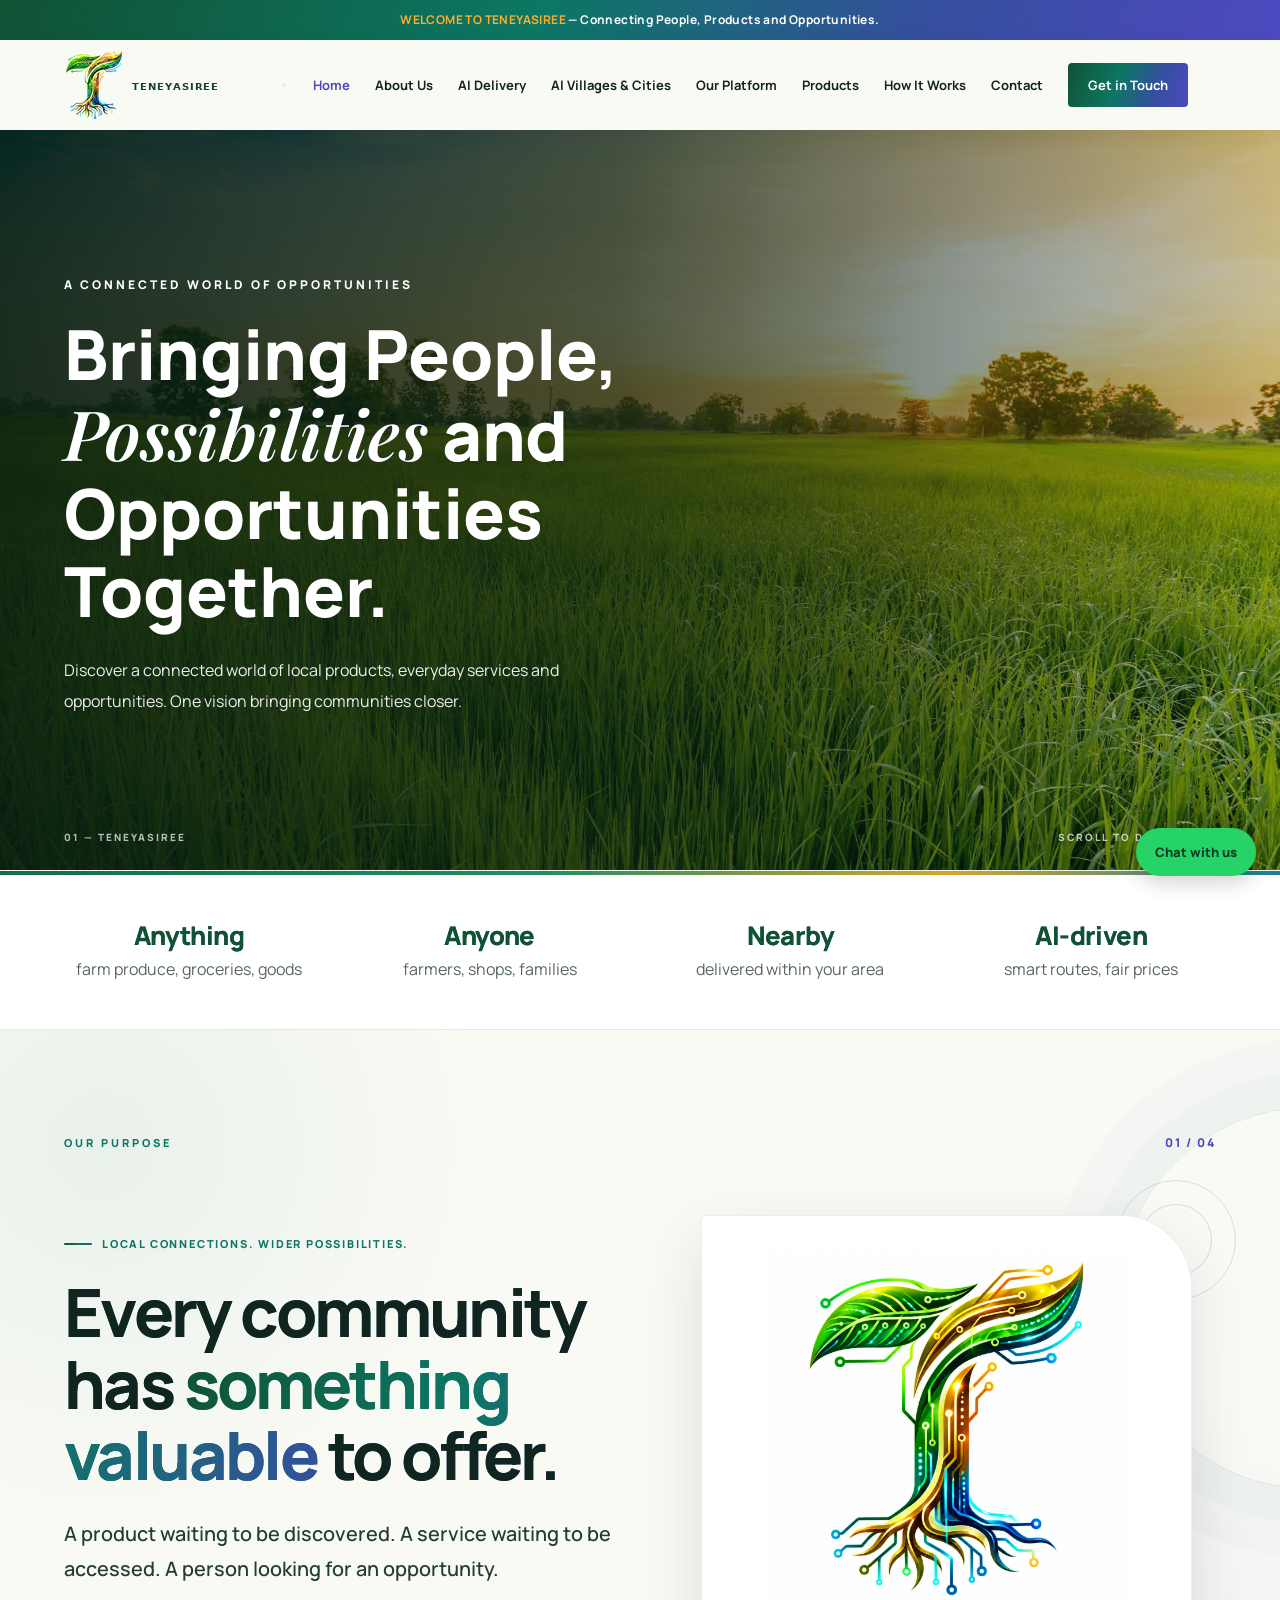
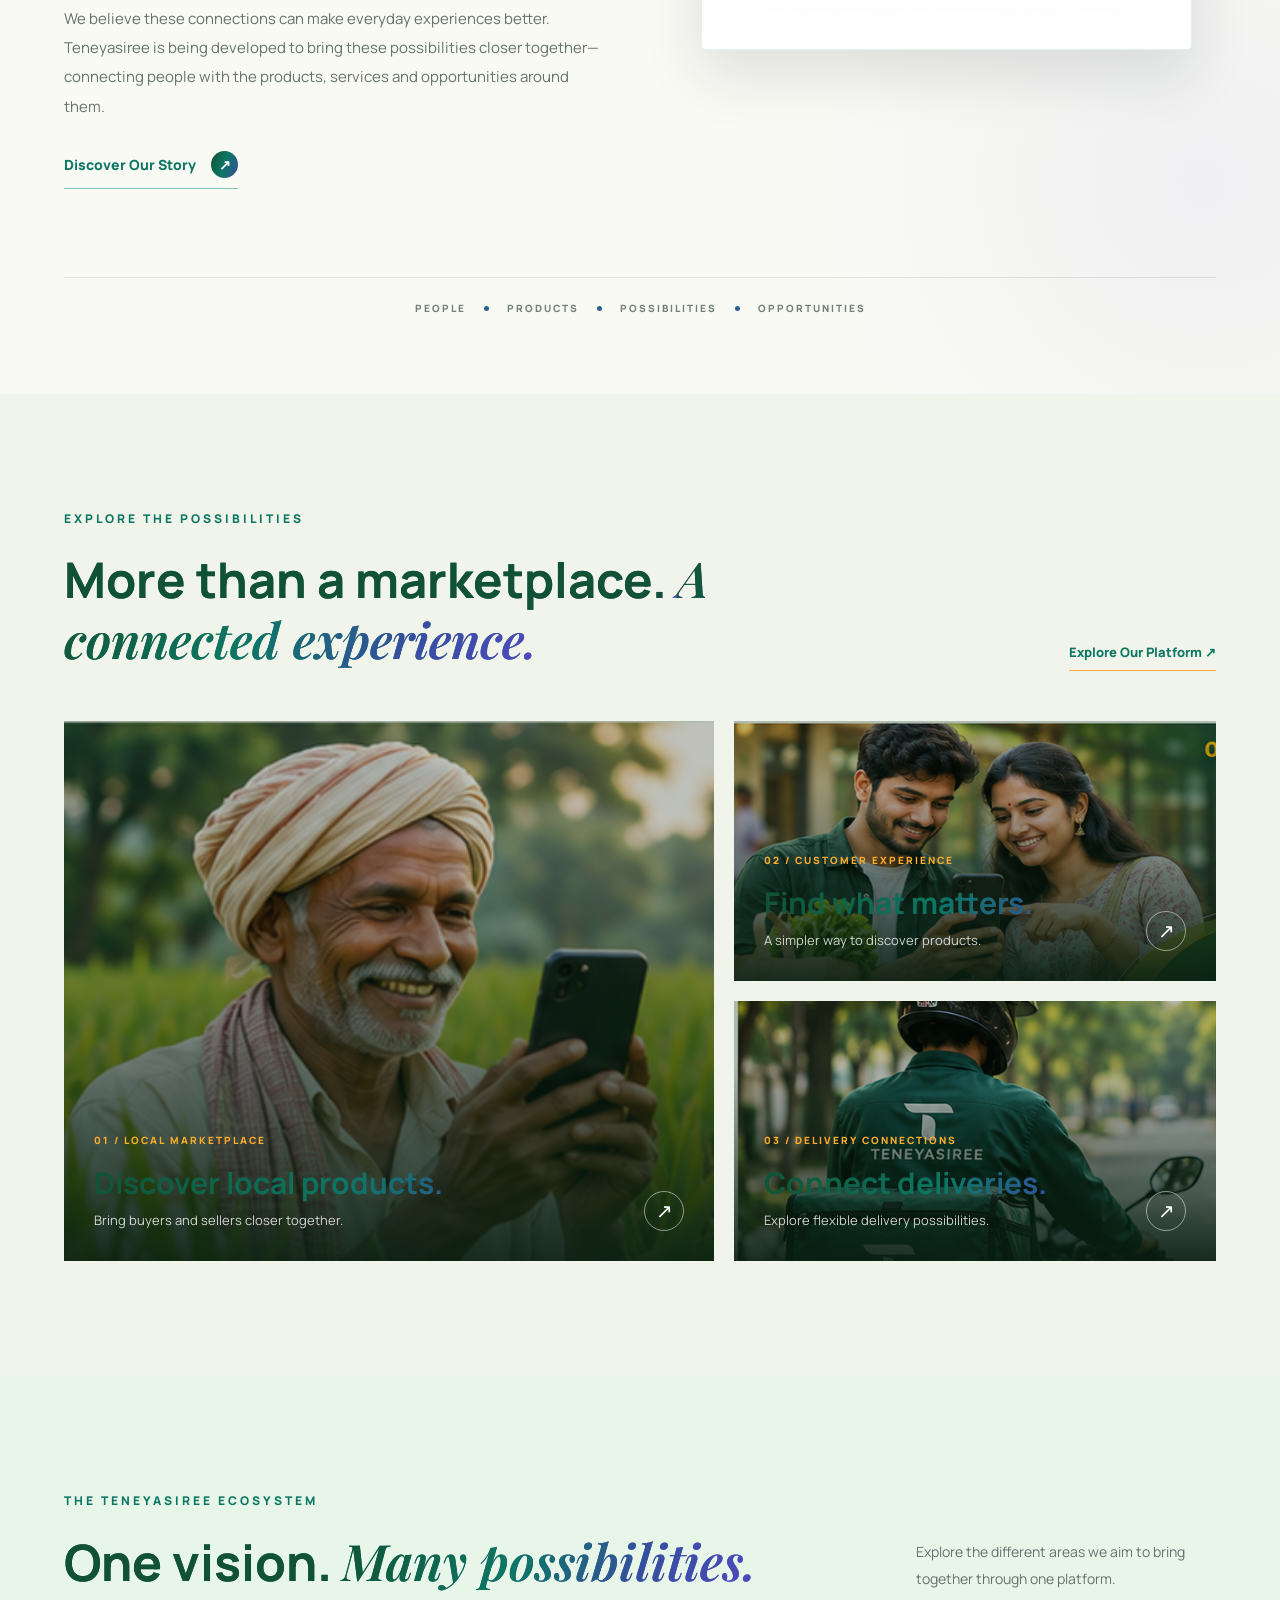
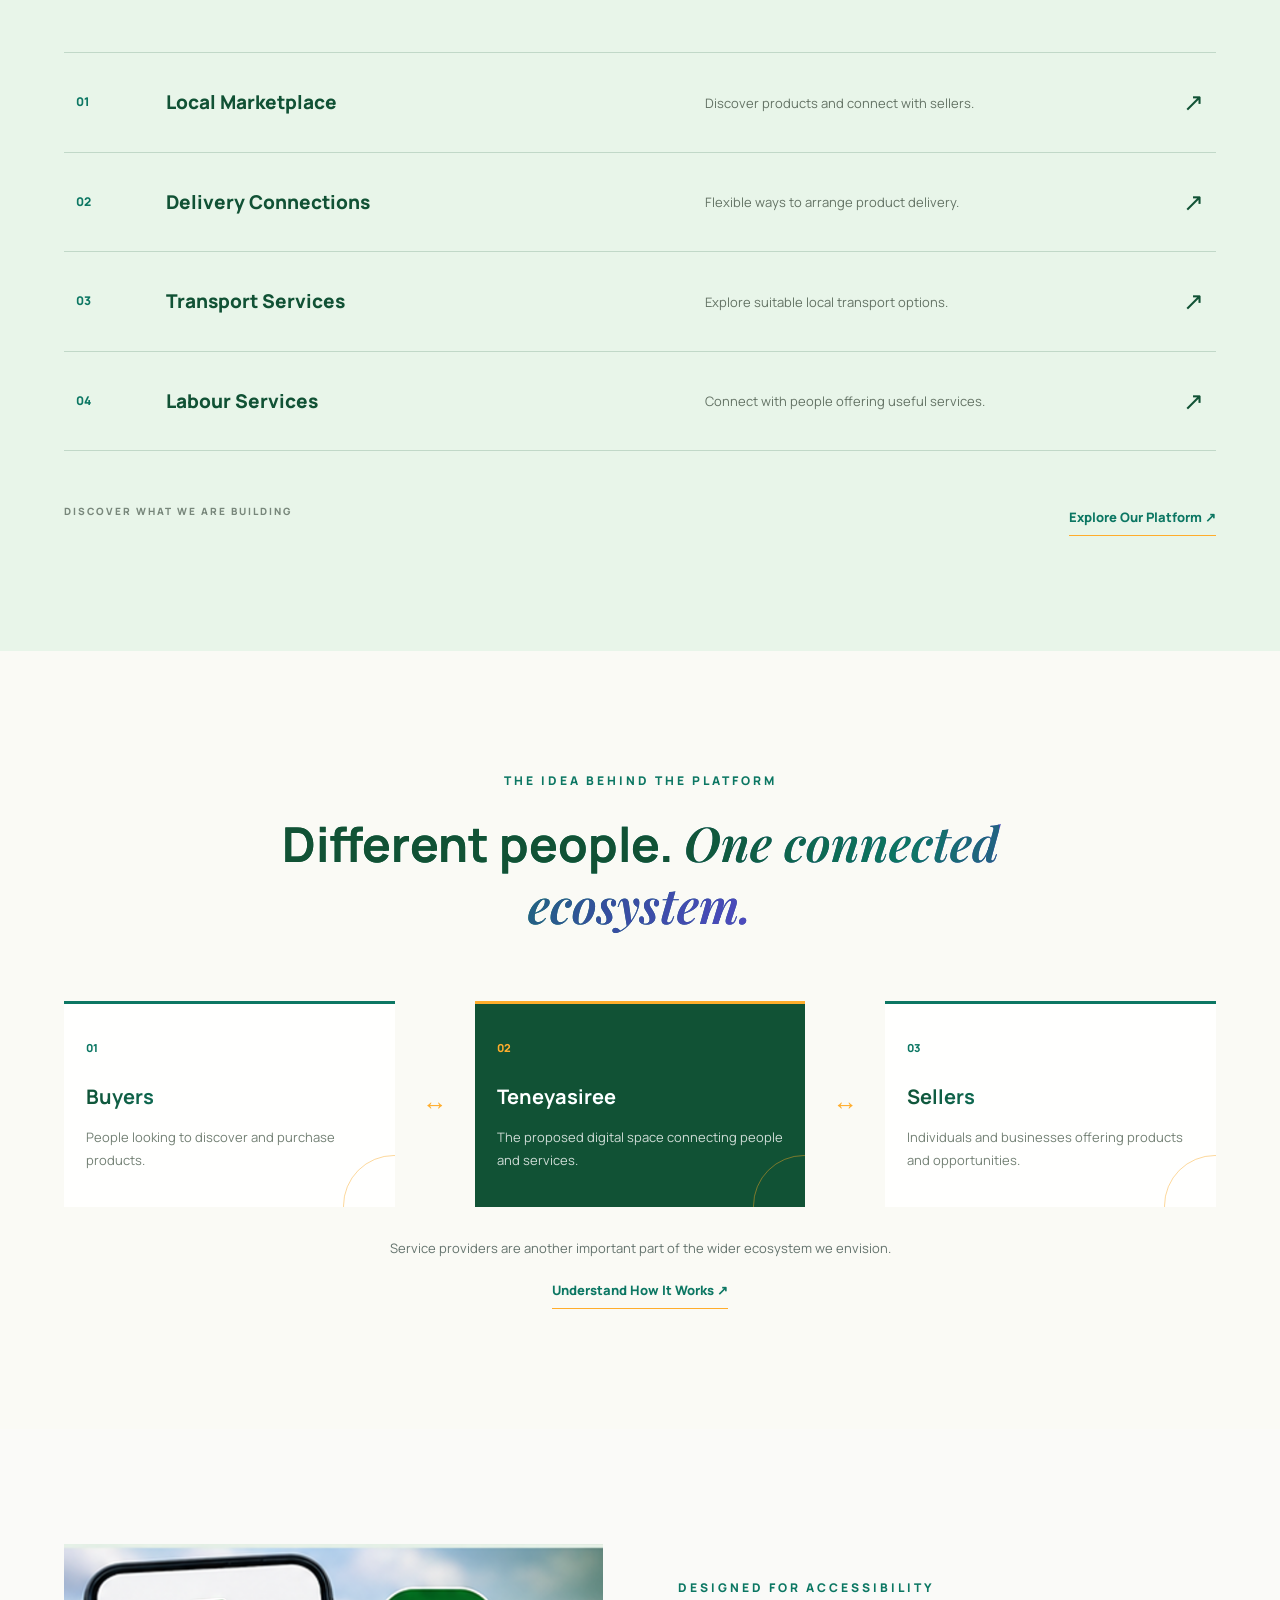
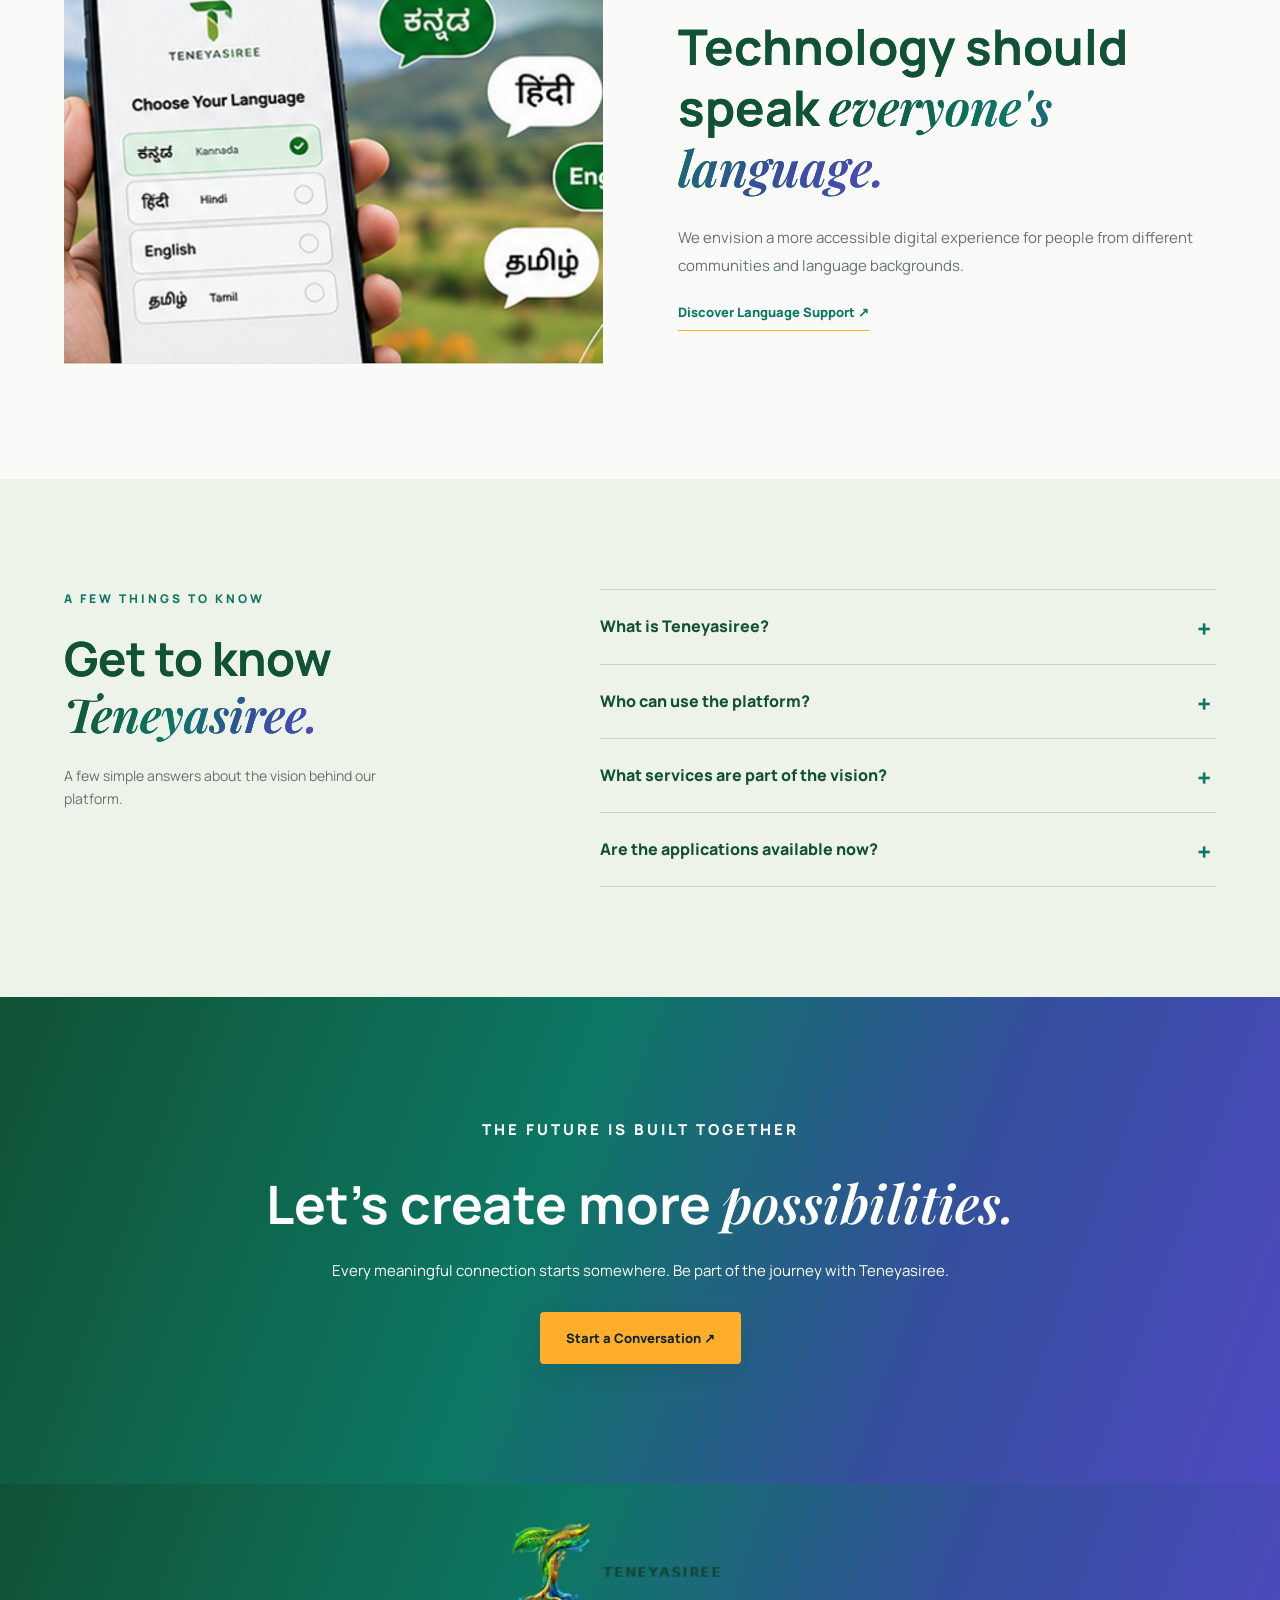
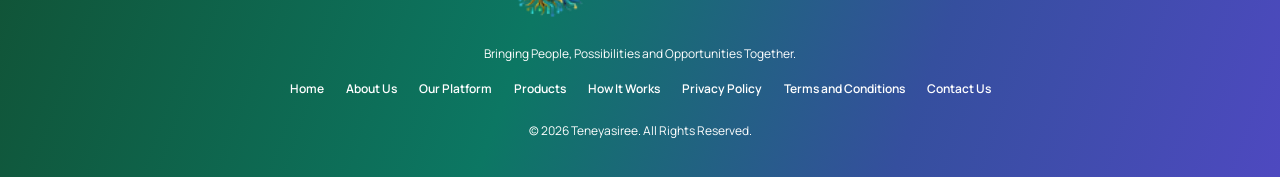
==== commit bc4ed15f: "Refactor HTML structure and update comments" ====
--- a/index.html
+++ b/index.html
@@ -14,11 +14,24 @@
     <!-- HEADER -->
     <header class="header">
         <div class="container nav-container">
+
             <a href="index.html" class="logo">
                 <img src="assets/images/teneyasiree-logo.png" alt="Teneyasiree Logo">
             </a>
 
-            <nav class="navbar">
+            <!-- HAMBURGER BUTTON -->
+            <button class="menu-toggle"
+                    type="button"
+                    aria-label="Open navigation menu"
+                    aria-expanded="false"
+                    aria-controls="site-navigation">
+                <span></span>
+                <span></span>
+                <span></span>
+            </button>
+
+            <!-- NAVIGATION MENU -->
+            <nav class="navbar" id="site-navigation" aria-label="Main navigation">
                 <a href="index.html" class="active">Home</a>
                 <a href="about.html">About Us</a>
                 <a href="ai-delivery.html">AI Delivery</a>
@@ -29,6 +42,9 @@
                 <a href="contact.html">Contact</a>
                 <a href="contact.html" class="nav-button">Get in Touch</a>
             </nav>
+
+            <div class="menu-backdrop" aria-hidden="true"></div>
+
         </div>
     </header>
 
@@ -71,26 +87,31 @@
         <!-- WHAT CONNECTS US -->
         <section class="home-reach-strip" aria-label="What Teneyasiree connects">
             <div class="home-reach-grid">
+
                 <div class="home-reach-item">
                     <h2>Anything</h2>
                     <p>farm produce, groceries, goods</p>
                 </div>
+
                 <div class="home-reach-item">
                     <h2>Anyone</h2>
                     <p>farmers, shops, families</p>
                 </div>
+
                 <div class="home-reach-item">
                     <h2>Nearby</h2>
                     <p>delivered within your area</p>
                 </div>
+
                 <div class="home-reach-item">
                     <h2>AI-driven</h2>
                     <p>smart routes, fair prices</p>
                 </div>
-            </div>
-        </section>
-
-        <!-- OUR PURPOSE — PREMIUM EDITORIAL SECTION -->
+
+            </div>
+        </section>
+
+        <!-- OUR PURPOSE -->
         <section class="home-intro home-intro-new editorial-purpose" id="discover">
             <div class="container">
 
@@ -100,6 +121,7 @@
                 </div>
 
                 <div class="purpose-editorial-grid">
+
                     <div class="purpose-copy">
                         <p class="purpose-kicker">LOCAL CONNECTIONS. WIDER POSSIBILITIES.</p>
 
@@ -132,11 +154,11 @@
                             <img src="assets/images/teneyasiree-purpose-logo.png"
                                  alt="Official Teneyasiree company logo">
                         </div>
-                        </div>
 
                         <div class="purpose-orbit purpose-orbit-one" aria-hidden="true"></div>
                         <div class="purpose-orbit purpose-orbit-two" aria-hidden="true"></div>
                     </div>
+
                 </div>
 
                 <div class="purpose-bottom-line">
@@ -449,13 +471,11 @@
 
     </main>
 
-    <!-- PREMIUM FOOTER WITH LARGER LOGO -->
+    <!-- FOOTER -->
     <footer class="footer">
-
         <div class="container">
 
             <div style="display:flex; justify-content:center; align-items:center; margin-bottom:22px;">
-
                 <a href="index.html" aria-label="Teneyasiree Home"
                    style="display:inline-flex; justify-content:center;">
 
@@ -466,7 +486,6 @@
                     >
 
                 </a>
-
             </div>
 
             <p>
@@ -489,7 +508,6 @@
             </p>
 
         </div>
-
     </footer>
 
     <script src="script.js"></script>
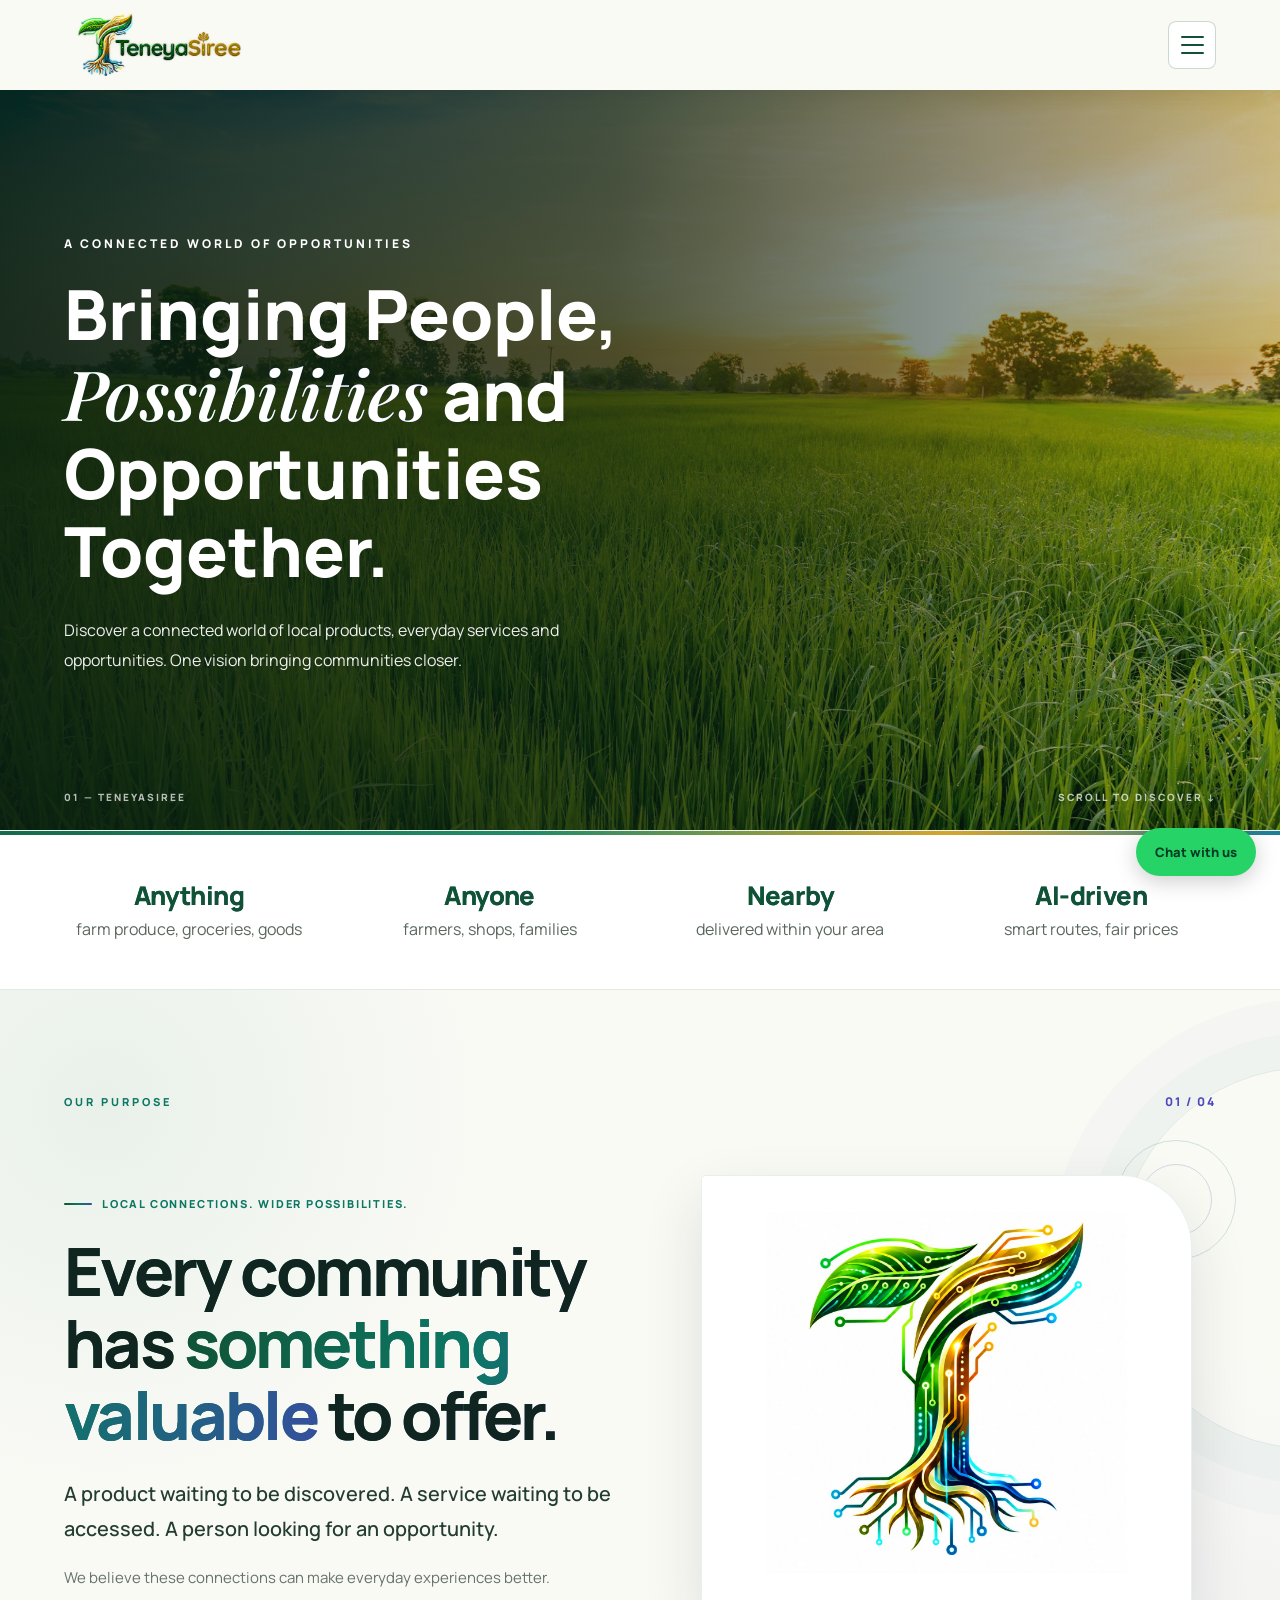
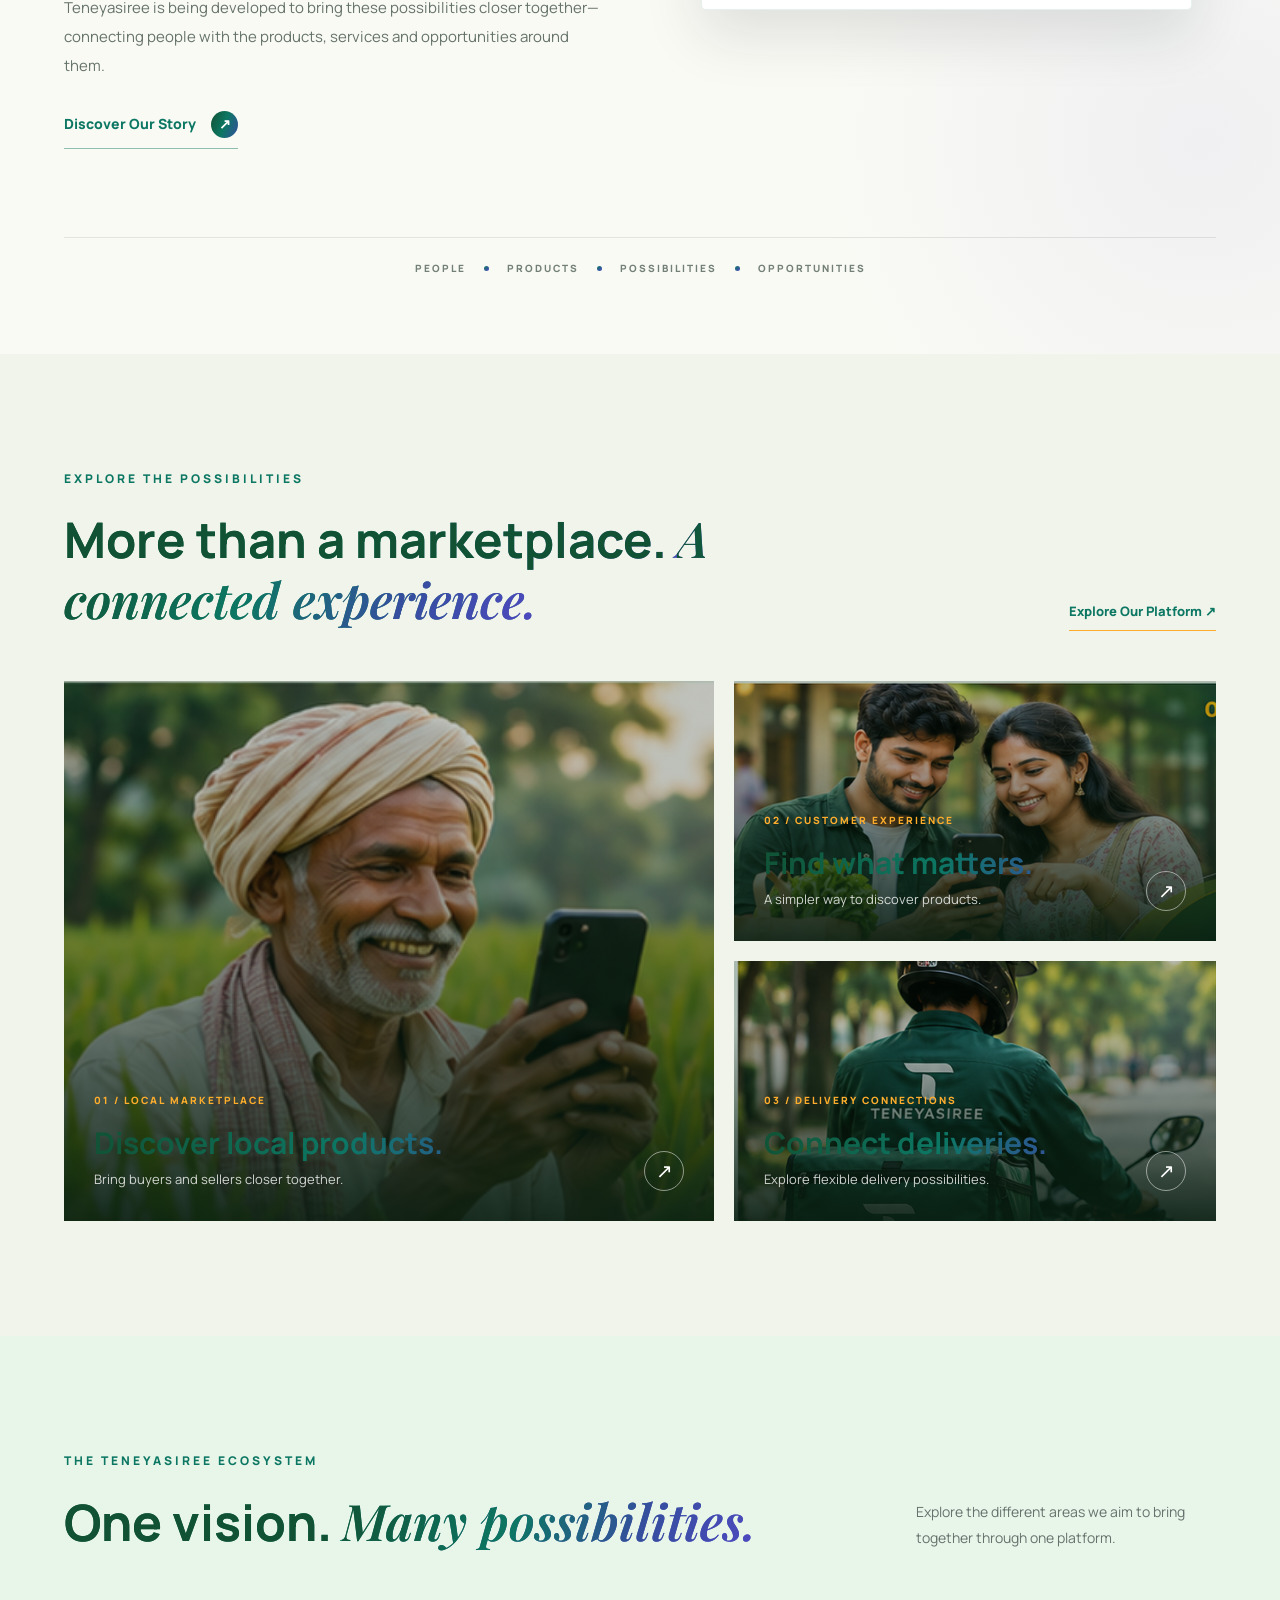
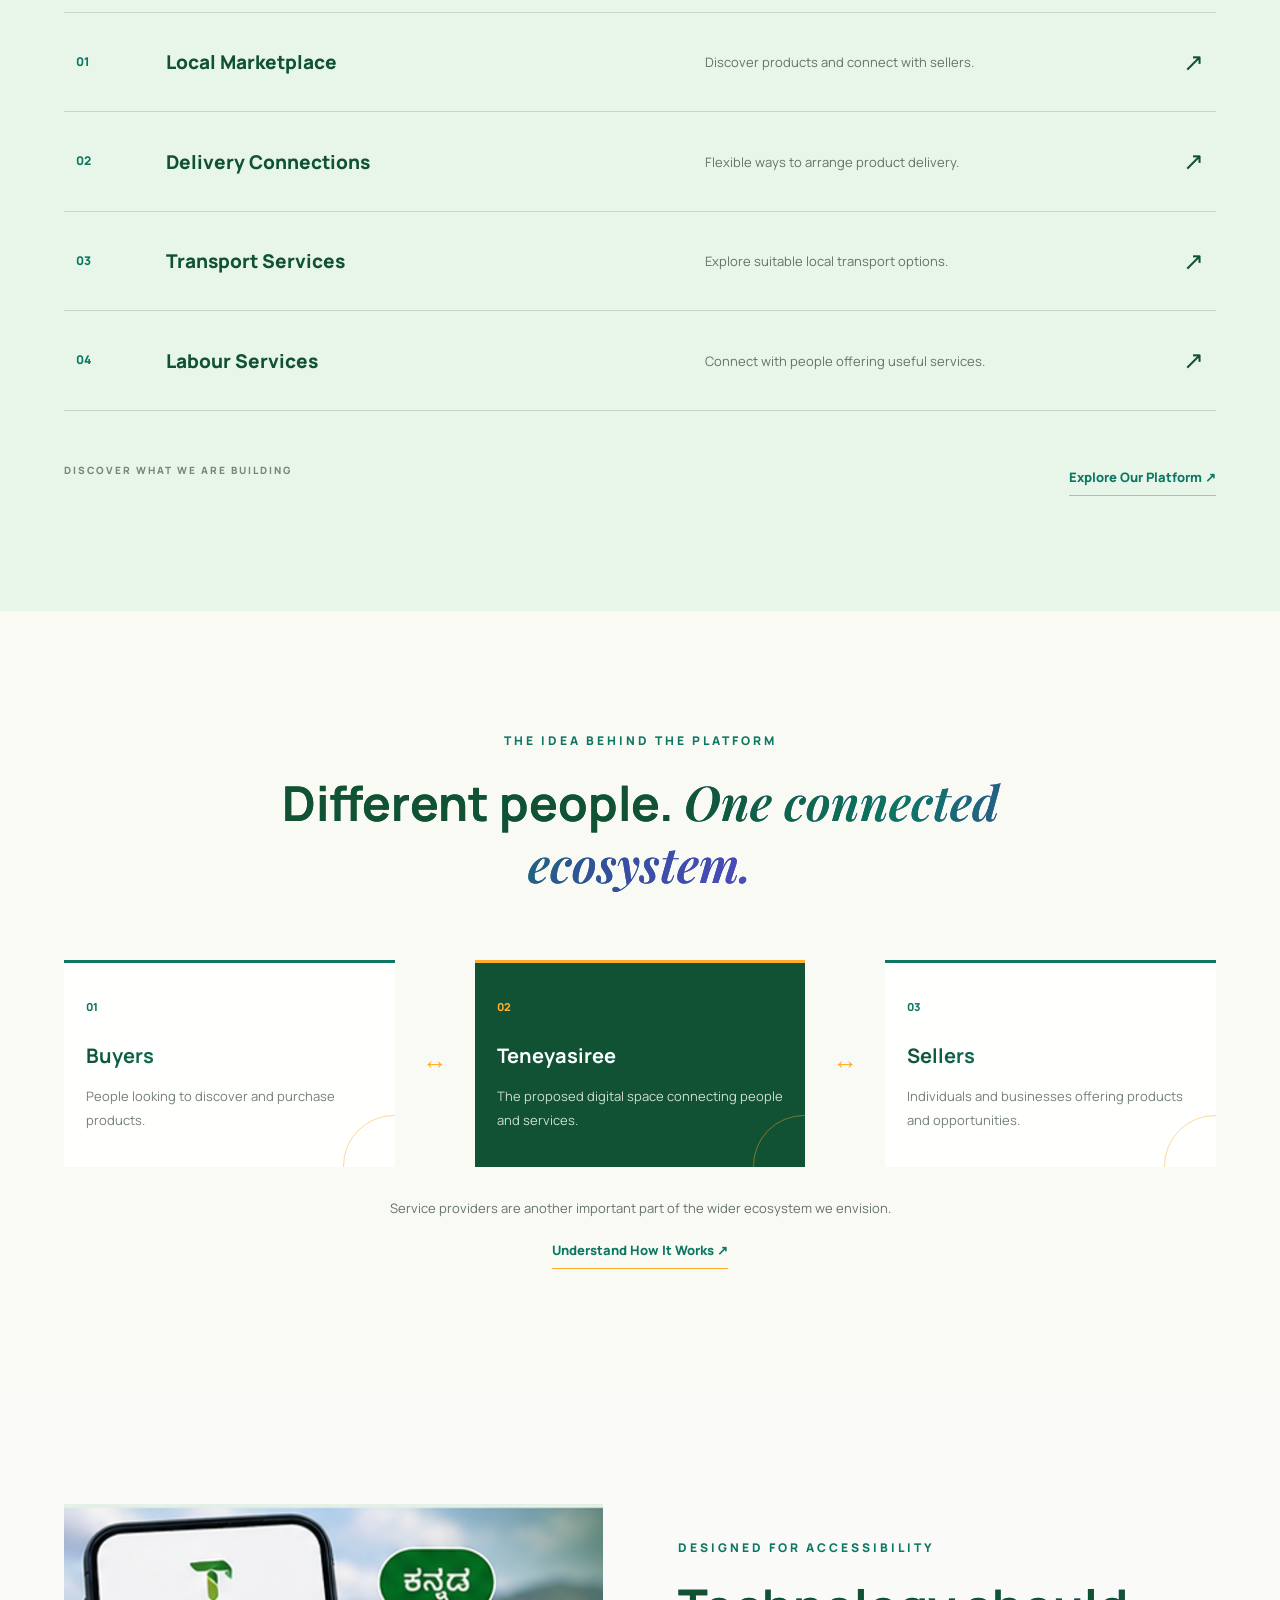
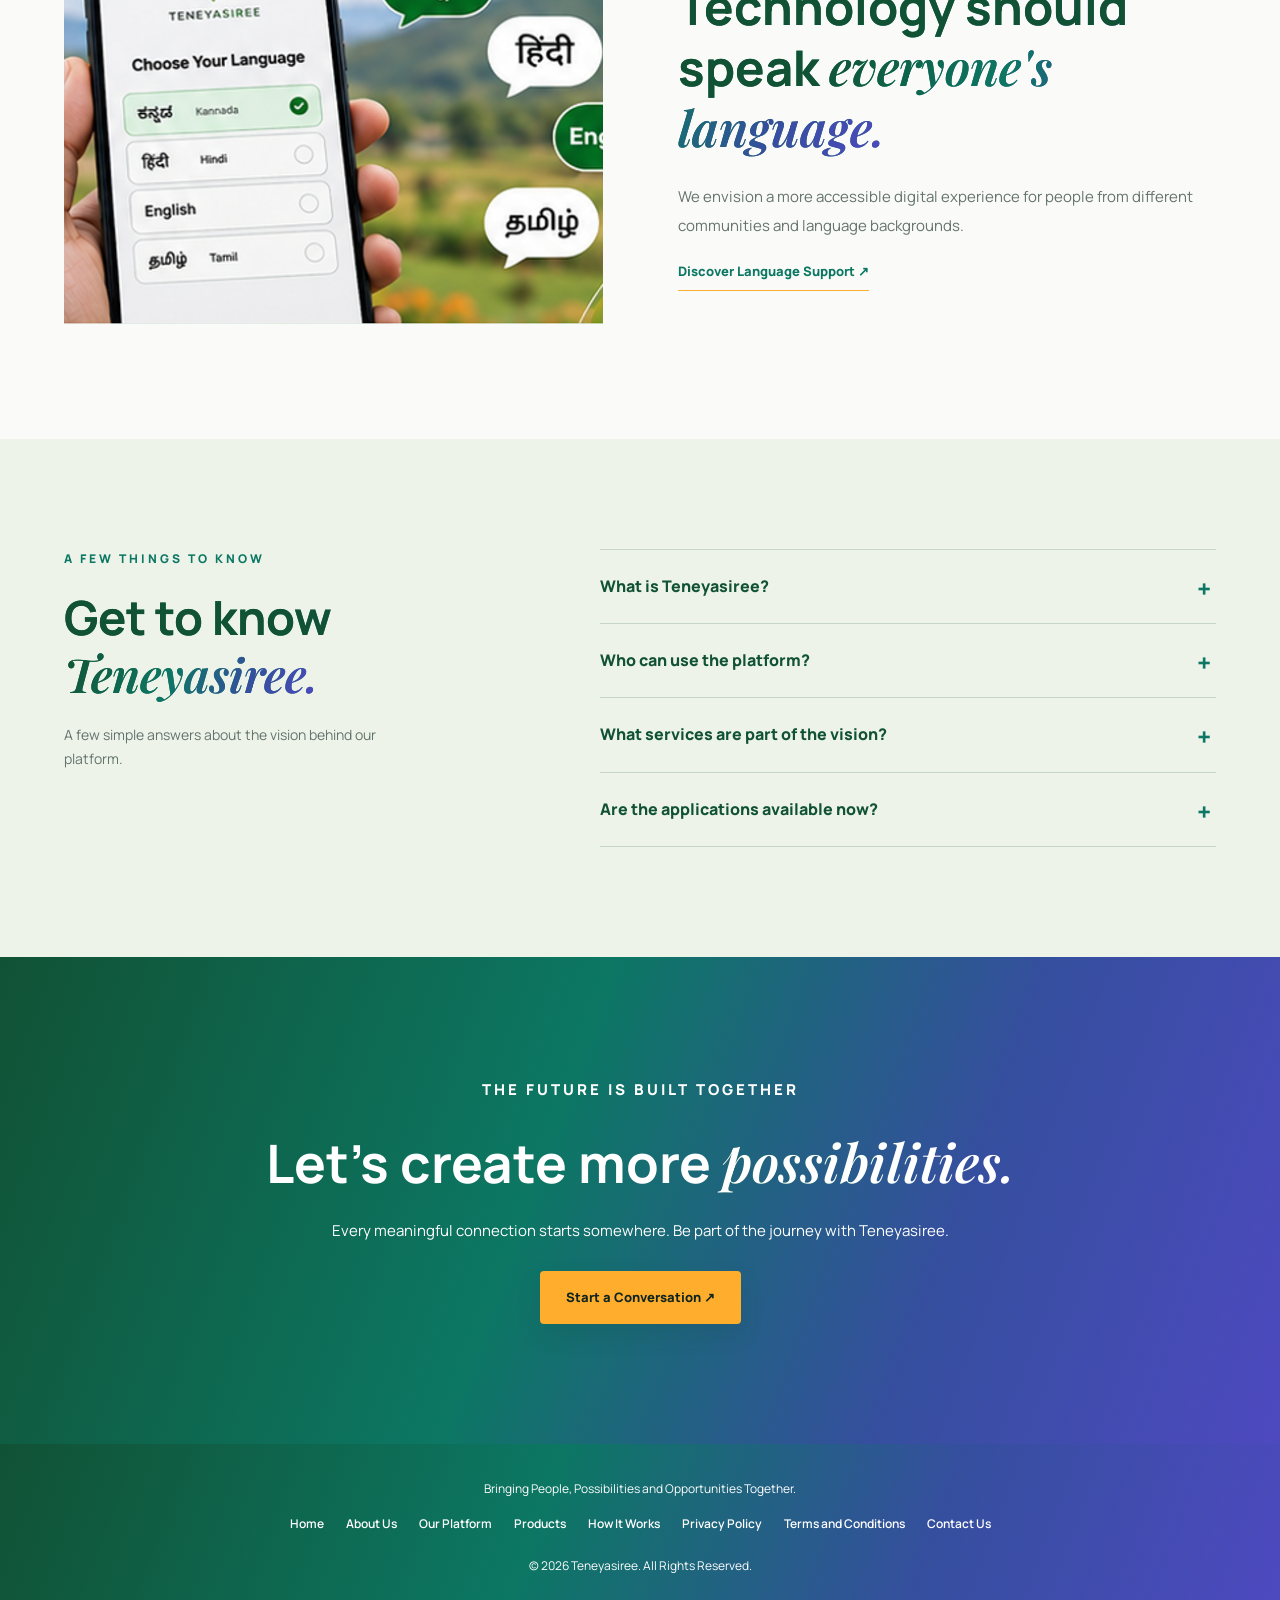
==== commit a1ed74ef: "Fix hamburger dropdown scroll position" ====
--- a/index.html
+++ b/index.html
@@ -42,10 +42,9 @@
                 <a href="contact.html">Contact</a>
                 <a href="contact.html" class="nav-button">Get in Touch</a>
             </nav>
-
-            <div class="menu-backdrop" aria-hidden="true"></div>
-
-        </div>
+</div>
+
+        <div class="menu-backdrop" aria-hidden="true"></div>
     </header>
 
     <main>
@@ -514,3 +513,6 @@
 
 </body>
 </html>
+
+<!-- STICKY HEADER -->
+
--- a/style.css
+++ b/style.css
@@ -35,11 +35,6 @@
     color: var(--dark);
     background-color: var(--cream);
     line-height: 1.7;
-    background-image: url("assets/images/teneyasiree-watermark.png");
-    background-position: center;
-    background-repeat: repeat-y;
-    background-size: 650px auto;
-    background-attachment: fixed;
 }
 
 a {
@@ -3533,3 +3528,346 @@
         max-height: 300px;
     }
 }
+
+/* =====================================
+   TENEYASIREE HAMBURGER NAVIGATION
+   ===================================== */
+
+.header {
+    position: relative;
+    z-index: 1000;
+}
+
+.nav-container {
+    position: relative;
+    min-height: 90px;
+    flex-direction: row;
+    justify-content: space-between;
+}
+
+.menu-toggle {
+    width: 48px;
+    height: 48px;
+    display: inline-flex;
+    flex-direction: column;
+    align-items: center;
+    justify-content: center;
+    gap: 6px;
+    padding: 10px;
+    border: 1px solid rgba(17, 82, 53, 0.22);
+    border-radius: 8px;
+    background: #ffffff;
+    cursor: pointer;
+    z-index: 1003;
+    transition: background .25s ease, border-color .25s ease, transform .25s ease;
+}
+
+.menu-toggle:hover {
+    background: #edf5ef;
+    border-color: var(--primary-green);
+}
+
+.menu-toggle span {
+    display: block;
+    width: 23px;
+    height: 2px;
+    border-radius: 2px;
+    background: var(--deep-green);
+    transition: transform .28s ease, opacity .2s ease;
+}
+
+.menu-toggle.is-open span:nth-child(1) {
+    transform: translateY(8px) rotate(45deg);
+}
+
+.menu-toggle.is-open span:nth-child(2) {
+    opacity: 0;
+}
+
+.menu-toggle.is-open span:nth-child(3) {
+    transform: translateY(-8px) rotate(-45deg);
+}
+
+.navbar {
+    position: absolute;
+    top: calc(100% - 2px);
+    right: 0;
+    width: min(390px, 92vw);
+    display: flex;
+    flex-direction: column;
+    align-items: stretch;
+    justify-content: flex-start;
+    gap: 0;
+    padding: 14px;
+    background: rgba(250, 250, 248, .99);
+    border: 1px solid rgba(17, 82, 53, .13);
+    border-radius: 12px;
+    box-shadow: 0 18px 45px rgba(16, 37, 31, .16);
+    opacity: 0;
+    visibility: hidden;
+    pointer-events: none;
+    transform: translateY(12px);
+    transition: opacity .25s ease, transform .25s ease, visibility .25s ease;
+    z-index: 1002;
+}
+
+.navbar.is-open {
+    opacity: 1;
+    visibility: visible;
+    pointer-events: auto;
+    transform: translateY(0);
+}
+
+.navbar a {
+    display: block;
+    width: 100%;
+    padding: 13px 15px;
+    border-radius: 7px;
+    color: var(--dark);
+    font-size: 14px;
+    font-weight: 700;
+    transition: color .2s ease, background .2s ease;
+}
+
+.navbar a:hover,
+.navbar a.active {
+    color: var(--primary-green);
+    background: rgba(12, 119, 99, .08);
+}
+
+.navbar .nav-button {
+    margin-top: 8px;
+    padding: 14px 16px;
+    text-align: center;
+    color: #fff;
+    background: var(--brand-gradient);
+    border-radius: 7px;
+}
+
+.navbar .nav-button:hover {
+    color: #fff;
+    background: var(--deep-green);
+}
+
+.menu-backdrop {
+    position: fixed;
+    inset: 0;
+    z-index: 999;
+    background: rgba(10, 25, 19, .28);
+    opacity: 0;
+    visibility: hidden;
+    pointer-events: none;
+    transition: opacity .25s ease, visibility .25s ease;
+}
+
+.menu-backdrop.is-visible {
+    opacity: 1;
+    visibility: visible;
+    pointer-events: auto;
+}
+
+body.menu-open {
+    overflow: hidden;
+}
+
+@media (max-width: 1000px) {
+    .nav-container {
+        flex-direction: row;
+        padding: 10px 0;
+        gap: 15px;
+    }
+
+    .navbar {
+        justify-content: flex-start;
+        flex-wrap: nowrap;
+        gap: 0;
+    }
+}
+
+@media (max-width: 650px) {
+    .nav-container {
+        min-height: 76px;
+        flex-direction: row;
+        align-items: center;
+        justify-content: space-between;
+        padding: 8px 0;
+    }
+
+    .logo img {
+        width: 155px;
+        max-height: 65px;
+    }
+
+    .navbar {
+        top: calc(100% + 4px);
+        right: 0;
+        width: min(360px, 92vw);
+        gap: 0;
+    }
+
+    .navbar a {
+        font-size: 13px;
+    }
+}
+
+@media (prefers-reduced-motion: reduce) {
+    .menu-toggle,
+    .menu-toggle span,
+    .navbar,
+    .menu-backdrop {
+        transition: none !important;
+    }
+}
+/* =========================================
+   REMOVE FOOTER LOGO FROM ALL PAGES
+========================================= */
+
+.footer img[alt="Teneyasiree Logo"] {
+    display: none !important;
+}
+
+/* Remove the logo container and its extra spacing */
+.footer .container > div:has(> a > img[alt="Teneyasiree Logo"]) {
+    display: none !important;
+    margin: 0 !important;
+    padding: 0 !important;
+}
+
+/* Keep footer content spacing clean */
+.footer {
+    padding-top: 35px;
+}
+/* =========================================
+   STICKY HEADER - ALL WEBSITE PAGES
+========================================= */
+
+.header {
+    position: sticky !important;
+    top: 0;
+    left: 0;
+    width: 100%;
+    z-index: 10000;
+    background: rgba(250, 250, 245, 0.98);
+    box-shadow: 0 3px 18px rgba(0, 0, 0, 0.08);
+}
+
+.menu-toggle {
+    display: flex !important;
+    position: relative;
+    z-index: 10002;
+}
+
+.navbar {
+    z-index: 10001;
+}
+
+.menu-backdrop {
+    z-index: 9999;
+}
+
+/* =========================================
+   FINAL GLOBAL HEADER + HAMBURGER OVERRIDES
+   Applied consistently to every page
+========================================= */
+
+.header {
+    position: sticky !important;
+    top: 0;
+    width: 100%;
+    z-index: 10000;
+    background: rgba(250, 250, 245, 0.98);
+    box-shadow: 0 3px 18px rgba(0, 0, 0, 0.08);
+}
+
+.nav-container {
+    position: relative;
+}
+
+.menu-toggle {
+    display: inline-flex !important;
+    flex: 0 0 48px;
+    align-items: center;
+    justify-content: center;
+    position: relative;
+    z-index: 10003;
+}
+
+.navbar {
+    z-index: 10002;
+}
+
+.menu-backdrop {
+    z-index: 9999;
+}
+
+@media (max-width: 650px) {
+    .header .nav-container {
+        min-height: 76px;
+    }
+}
+
+
+/* =========================================
+   FINAL FIX: REMOVE THE FAINT PAGE WATERMARK
+   Keeps hero images, cards and the header logo.
+========================================= */
+html,
+body {
+    background-image: none !important;
+}
+
+body {
+    background-color: #FAFAF8;
+    background-attachment: scroll !important;
+}
+
+
+/* =====================================================
+   HAMBURGER DROPDOWN: OPEN BESIDE THE BUTTON IN VIEWPORT
+   Keeps menu beside the currently visible hamburger,
+   including when the visitor has scrolled down the page.
+===================================================== */
+.header {
+    position: sticky !important;
+    top: 0;
+    z-index: 10000;
+}
+
+.header .nav-container {
+    position: relative;
+}
+
+.header .menu-toggle {
+    position: relative;
+    z-index: 10004 !important;
+}
+
+.header .navbar {
+    position: fixed !important;
+    top: var(--menu-top, 100px) !important;
+    right: var(--menu-right, 24px) !important;
+    left: auto !important;
+    bottom: auto !important;
+    width: min(390px, calc(100vw - 24px)) !important;
+    max-height: var(--menu-max-height, calc(100vh - 120px)) !important;
+    overflow-y: auto !important;
+    overscroll-behavior: contain;
+    transform: translateY(10px) !important;
+    z-index: 10003 !important;
+}
+
+.header .navbar.is-open {
+    transform: translateY(0) !important;
+}
+
+.header .menu-backdrop {
+    position: fixed !important;
+    inset: 0 !important;
+    z-index: 10001 !important;
+}
+
+@media (max-width: 650px) {
+    .header .navbar {
+        width: min(360px, calc(100vw - 24px)) !important;
+    }
+}
